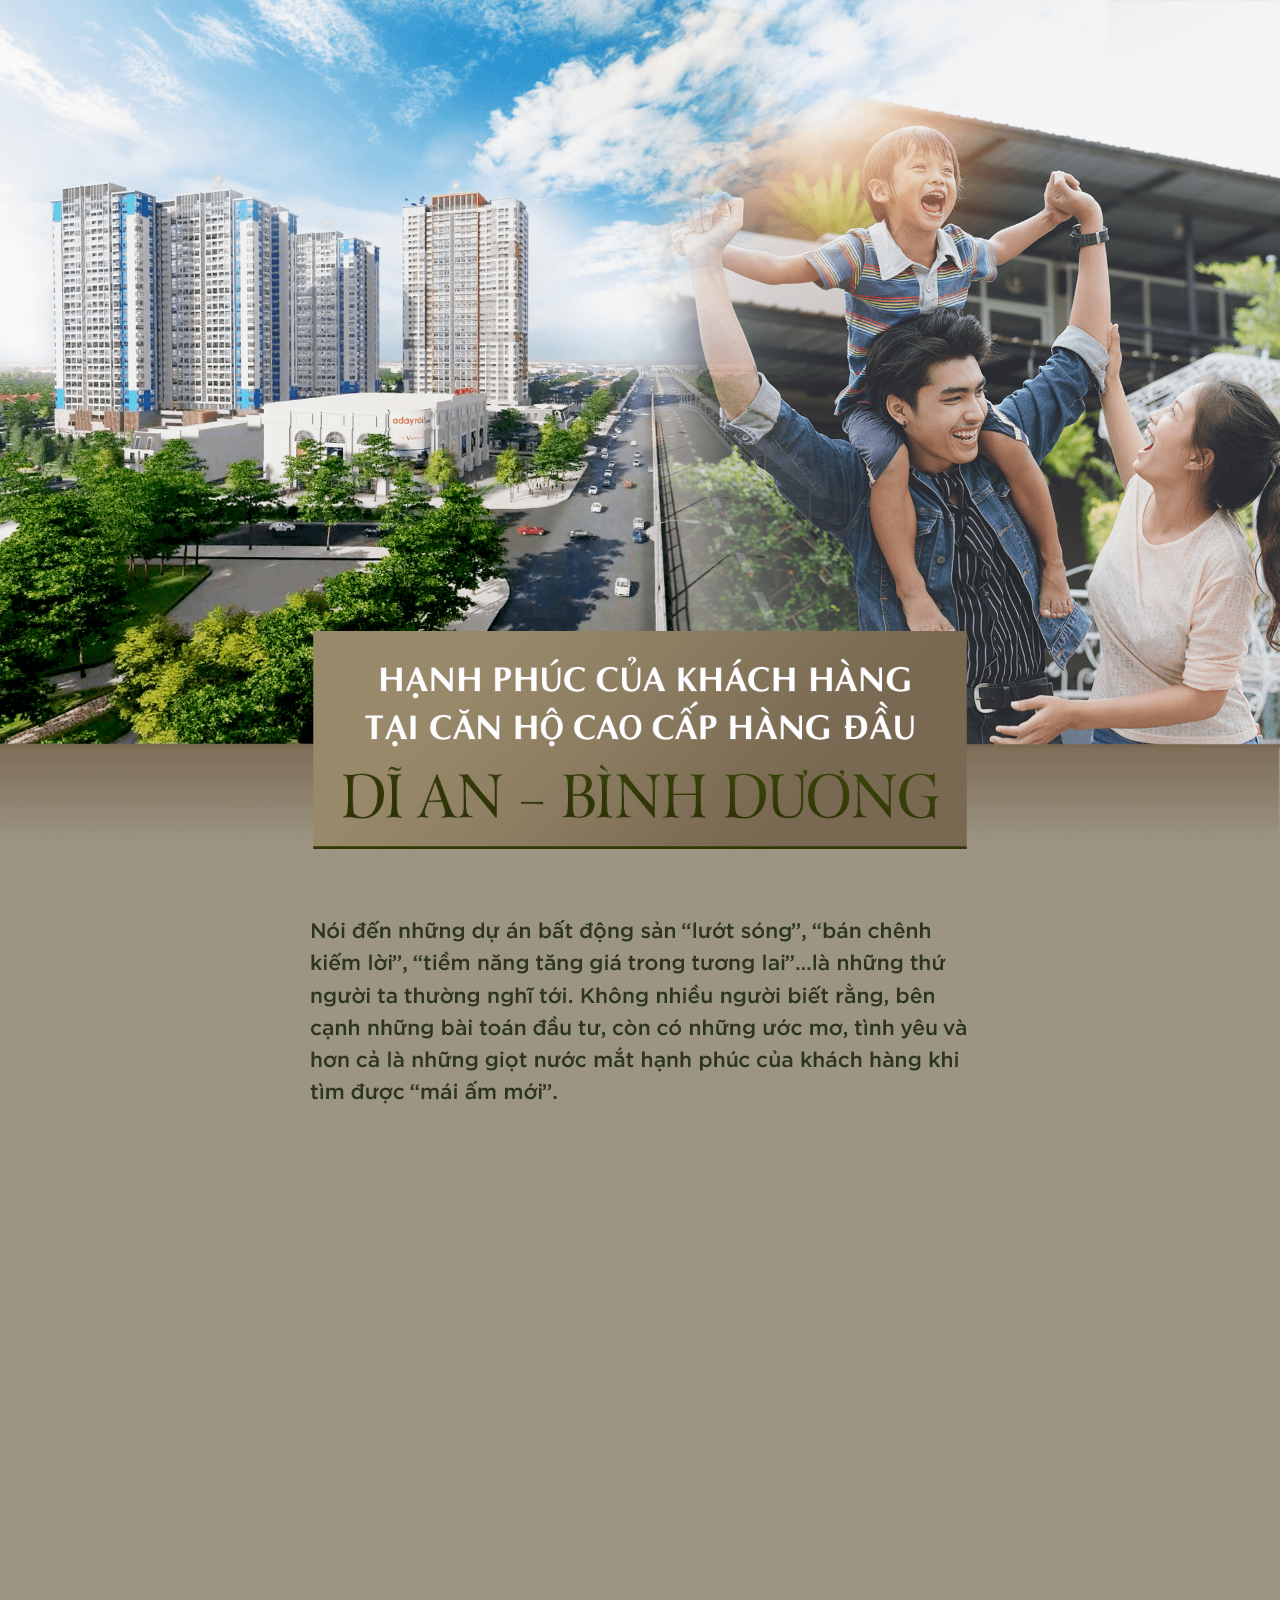
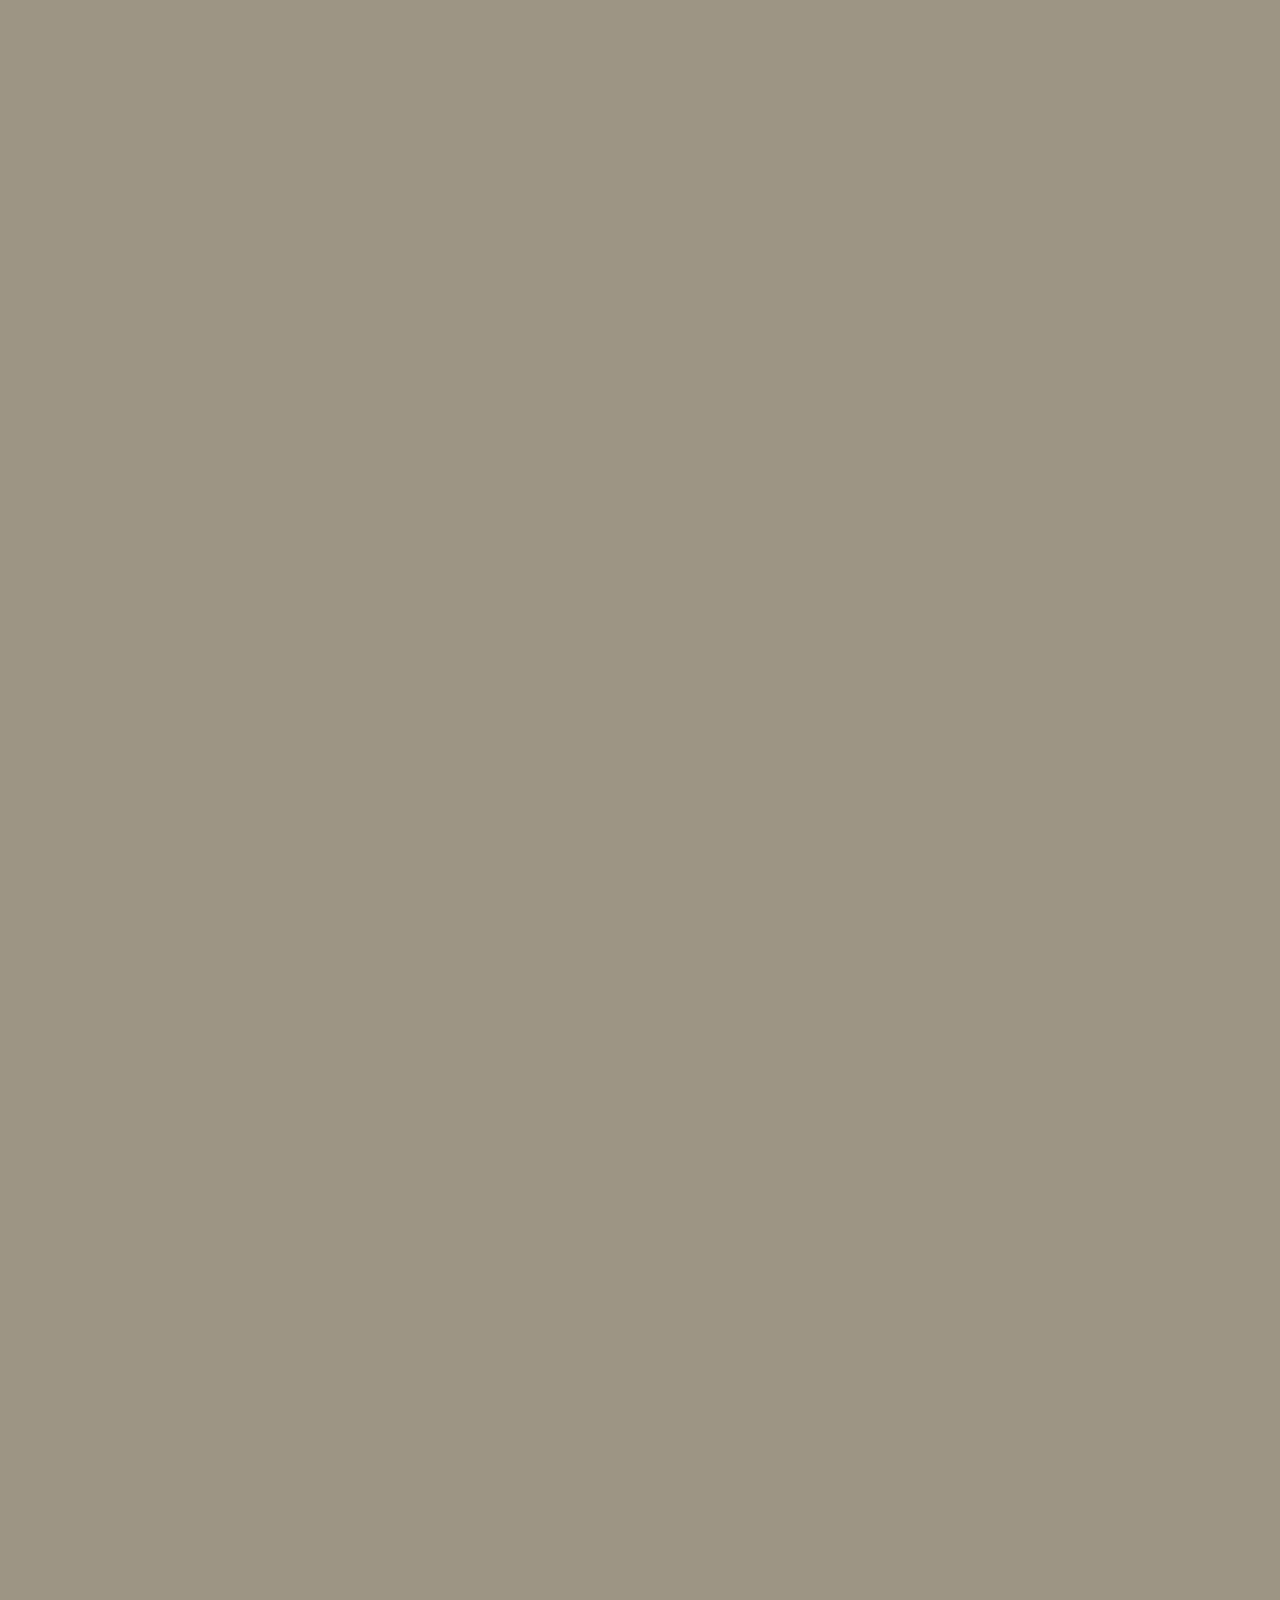
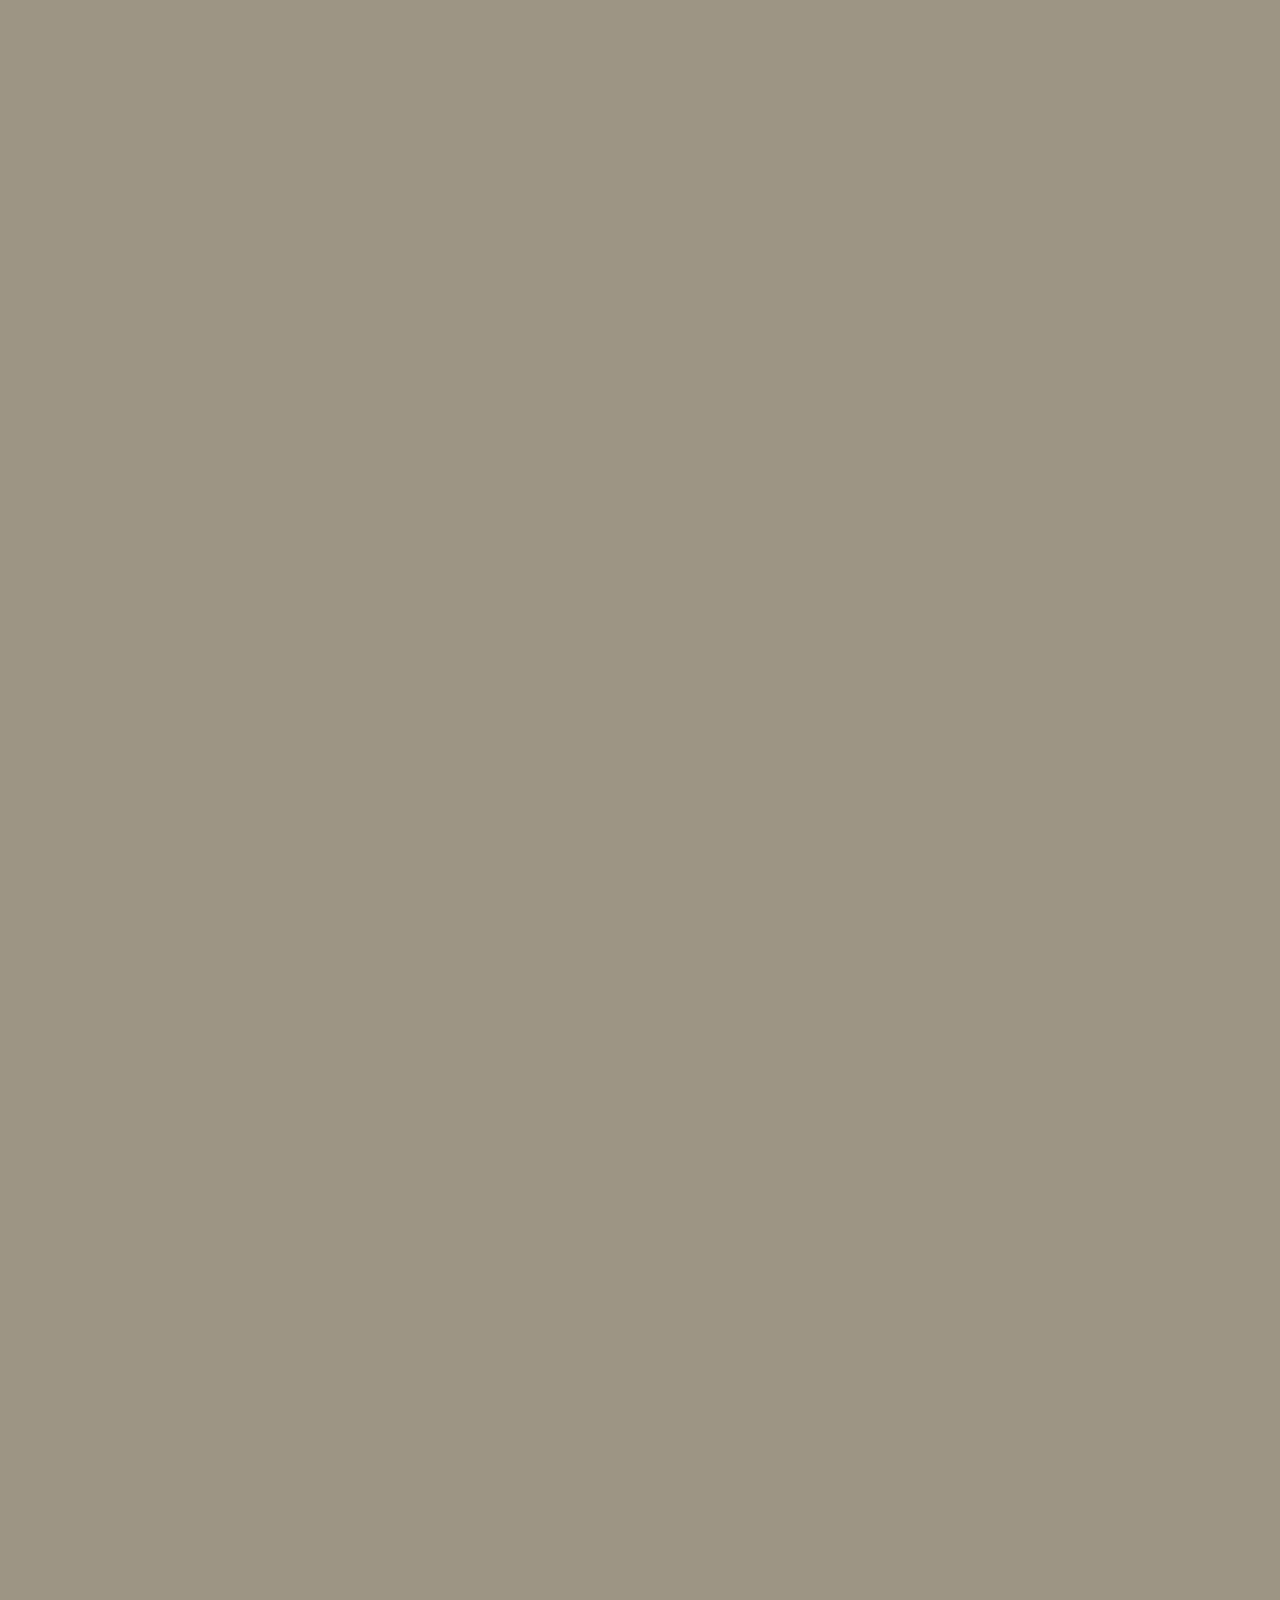
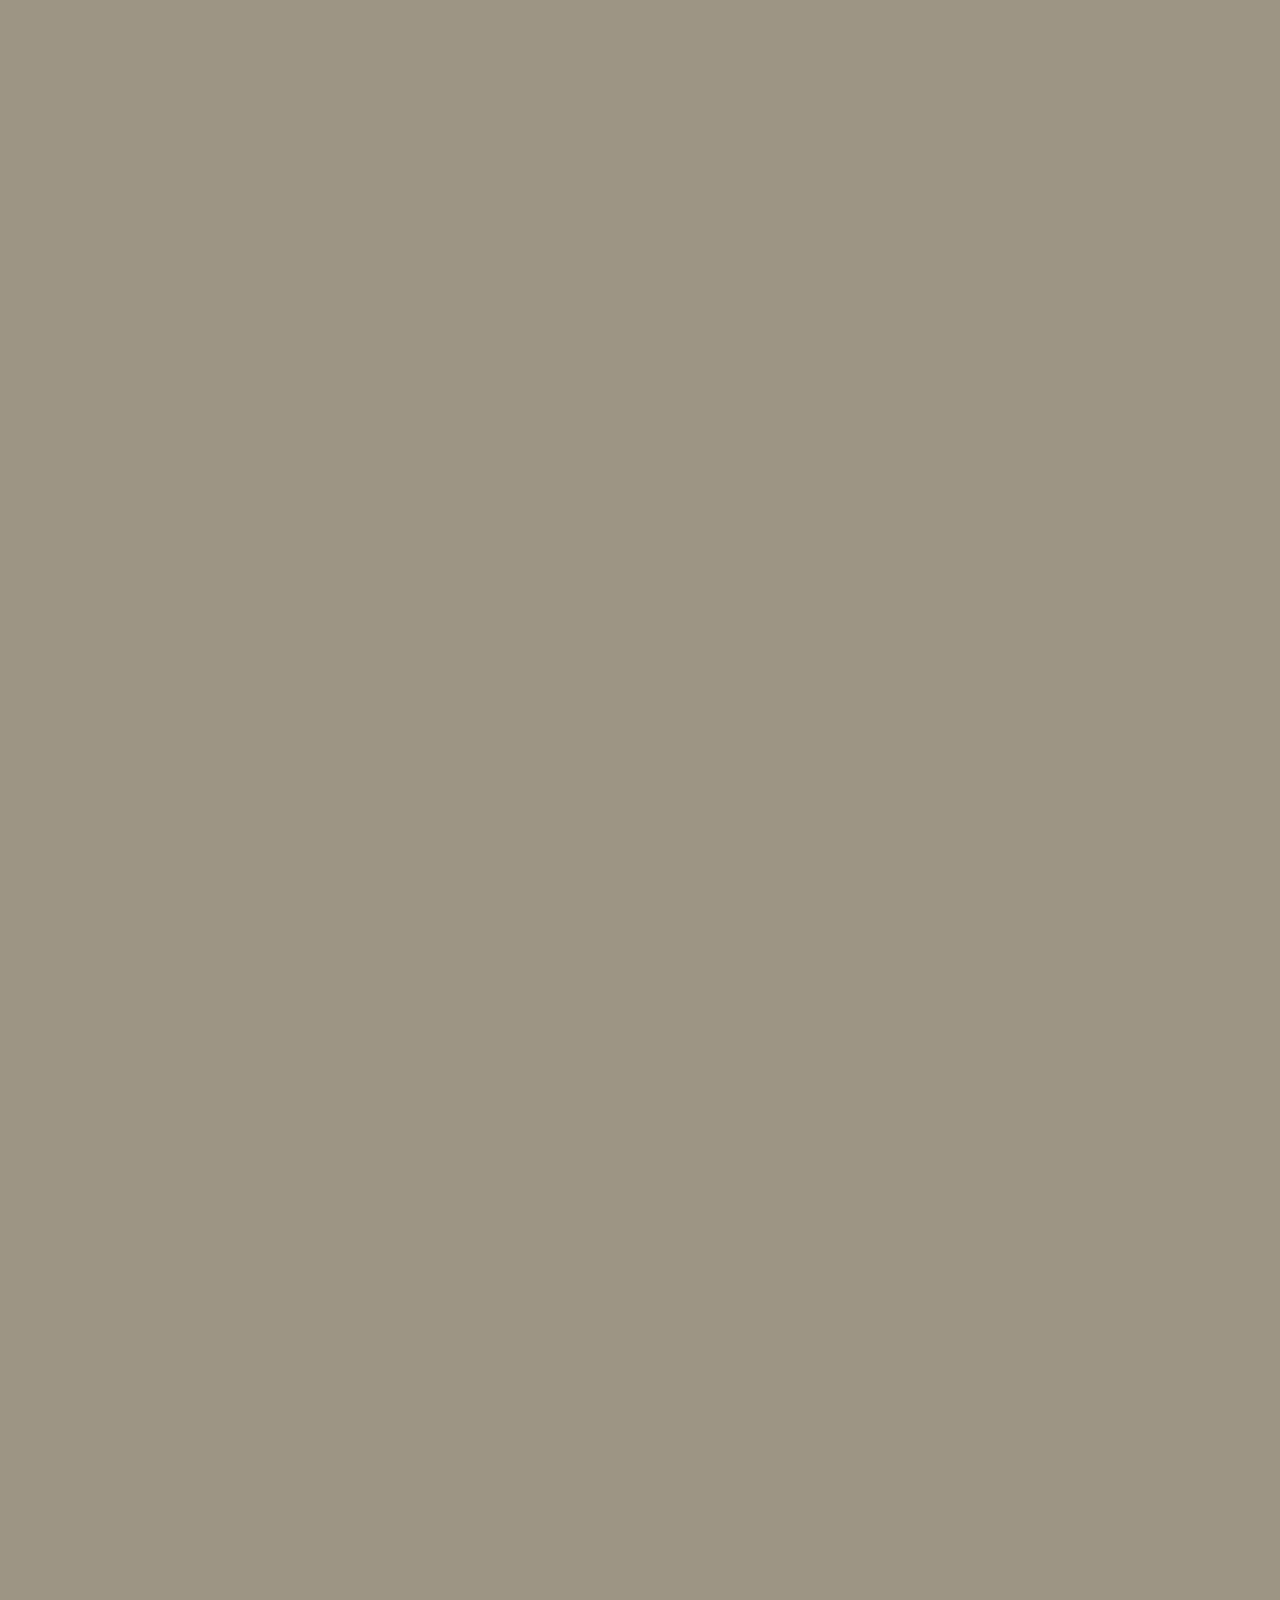
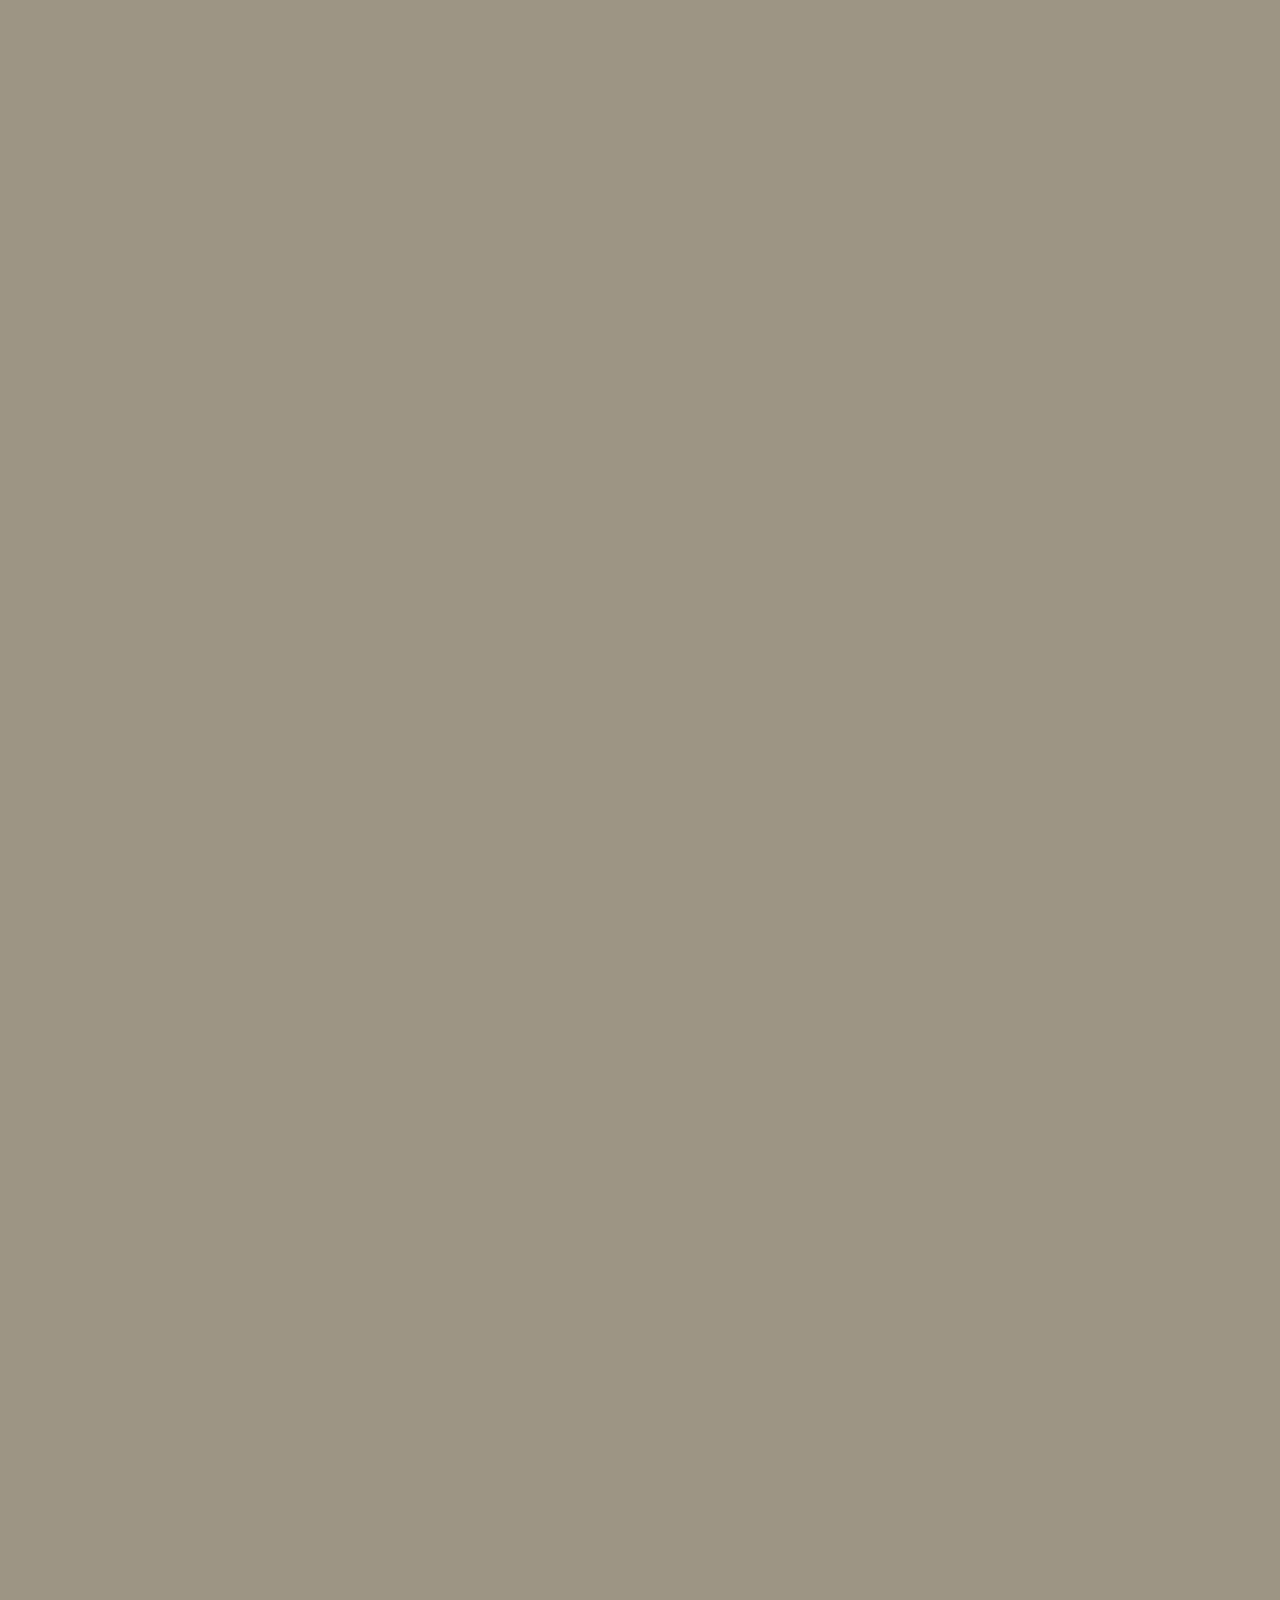
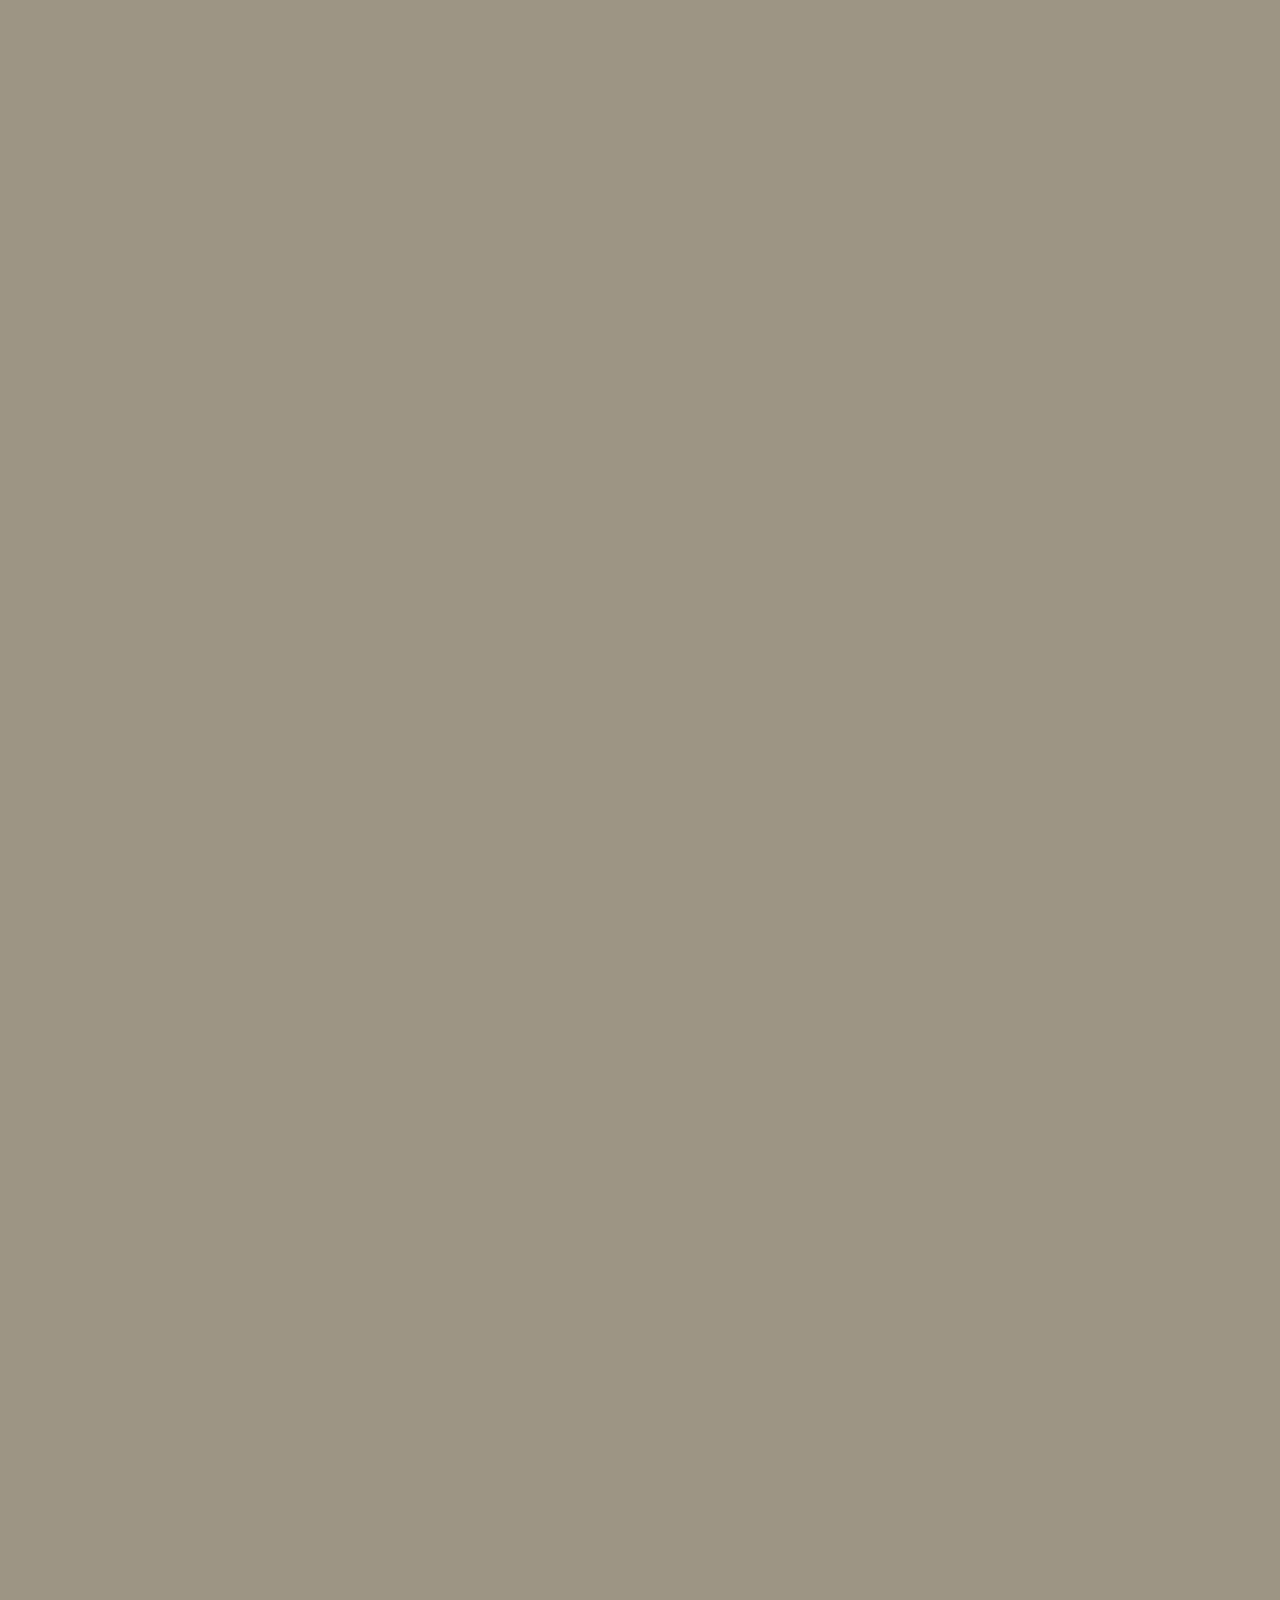
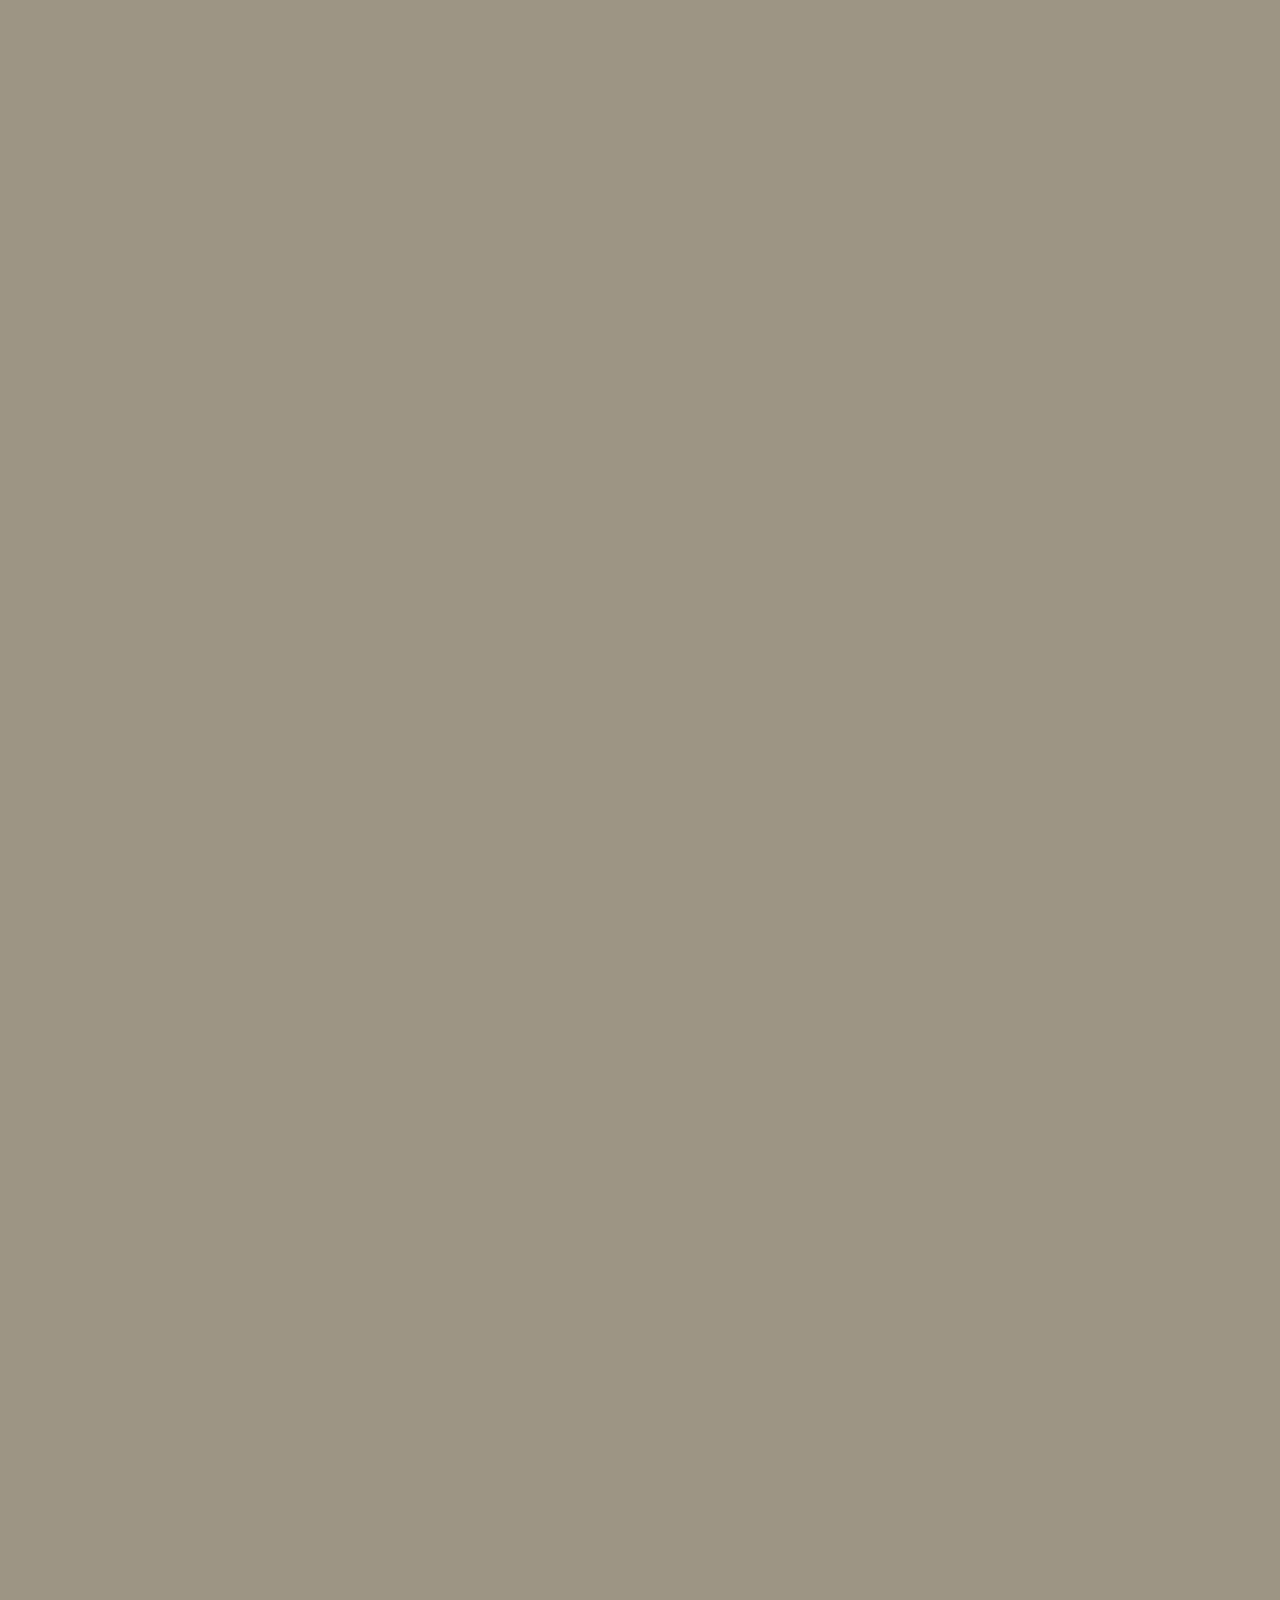
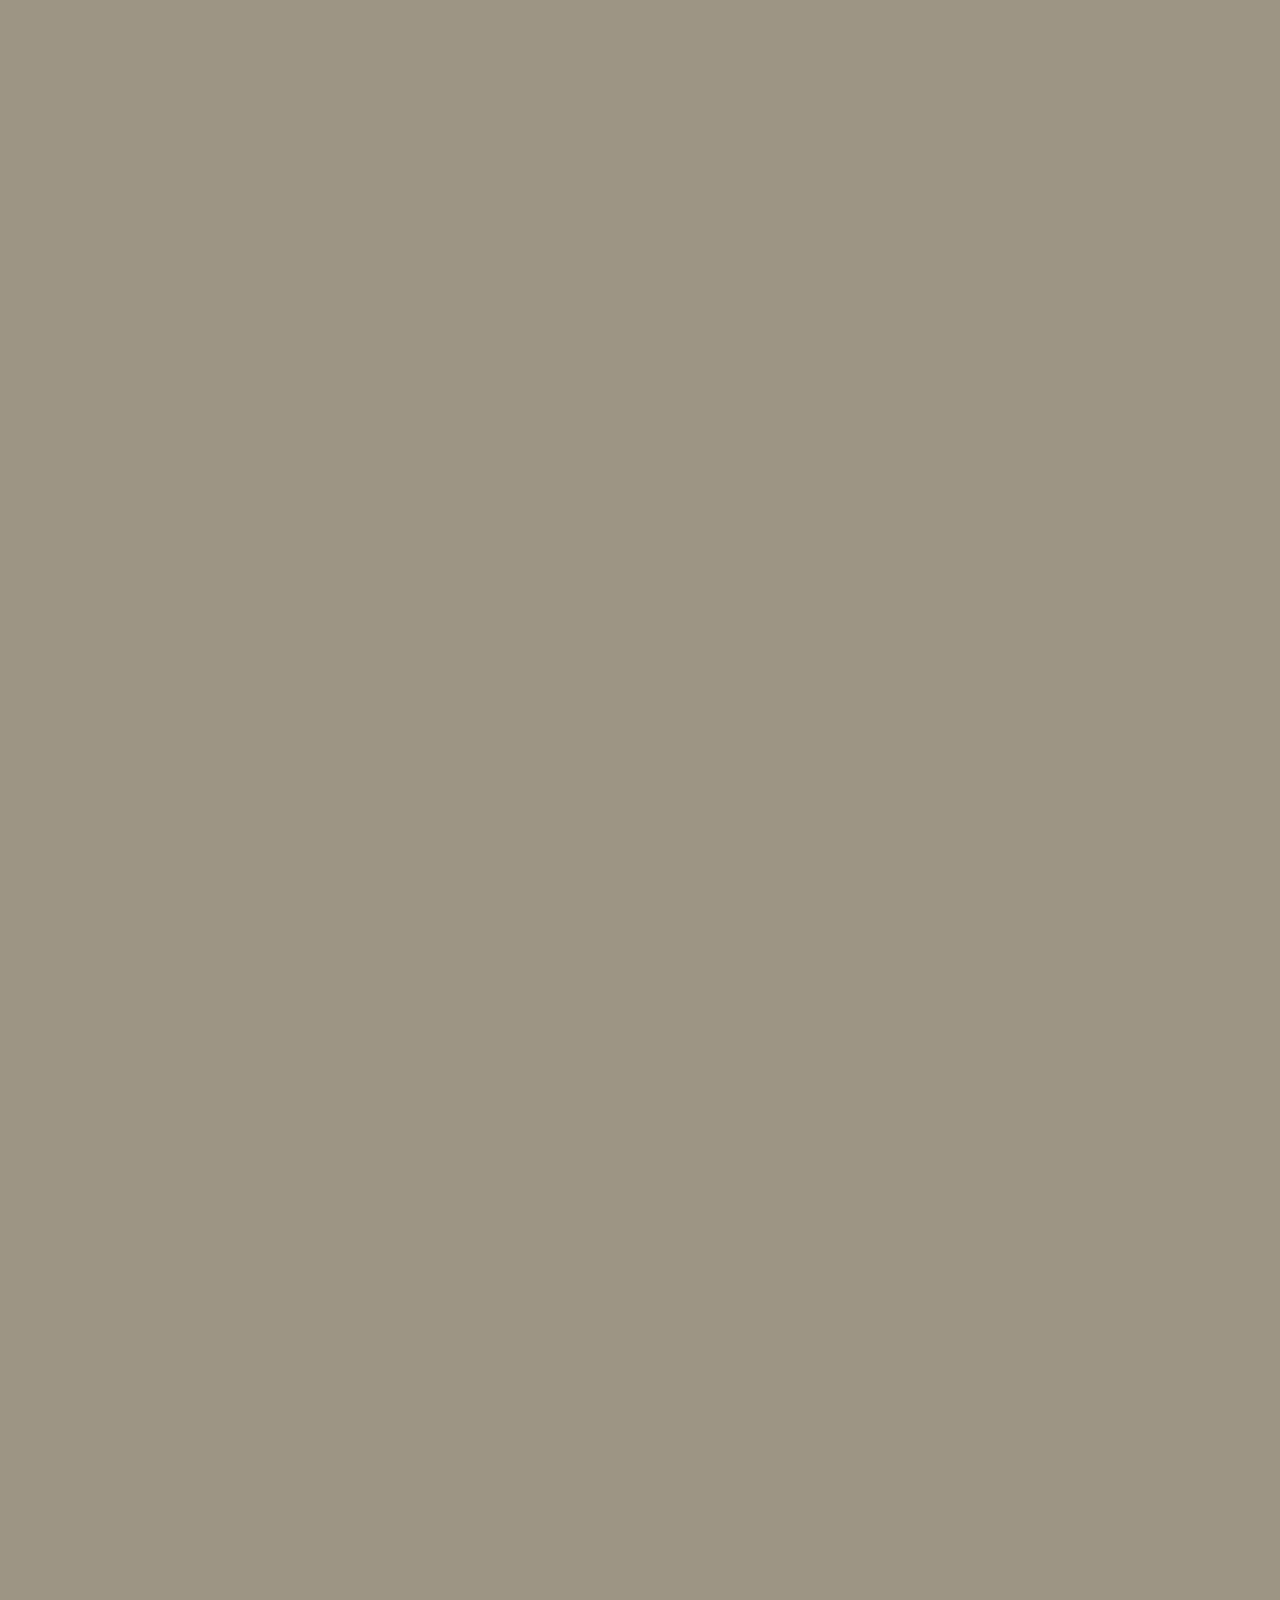
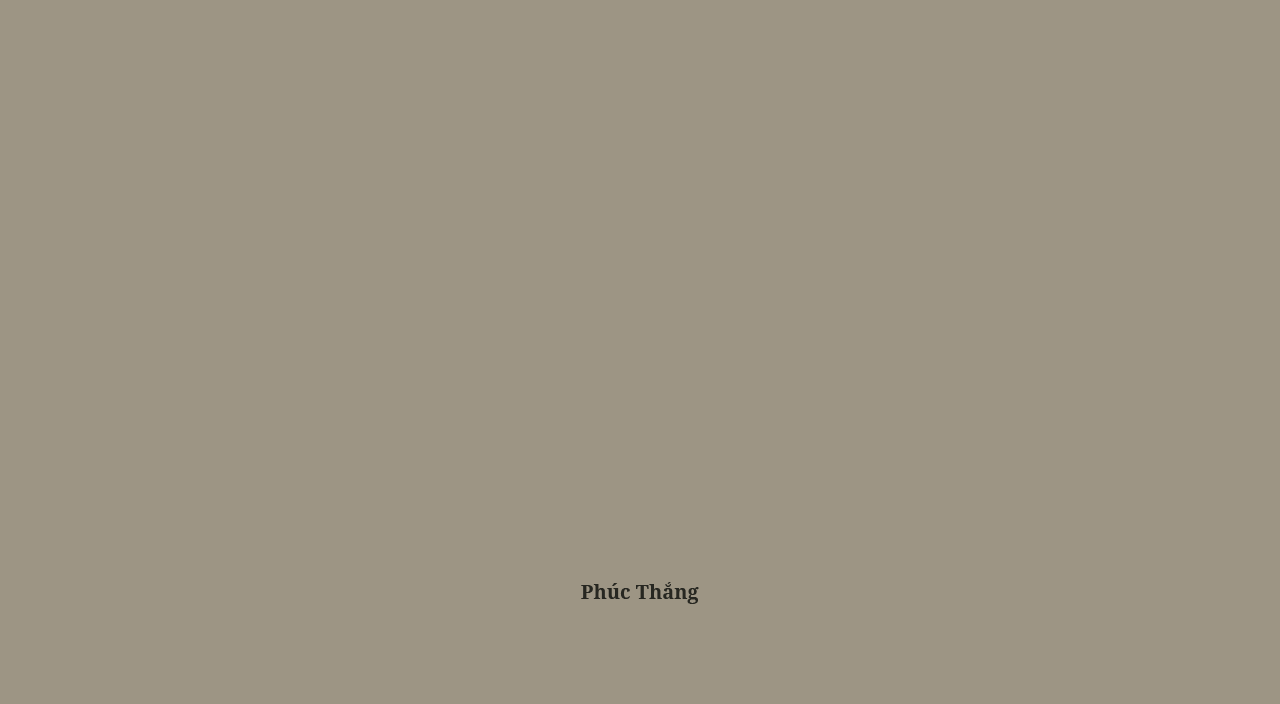
==== web/index.html @ 88fb3a2f "z" ====
<!DOCTYPE html>
<html lang="en">
<head>
    <meta charset="UTF-8">
    <meta name="viewport" content="width=device-width, initial-scale=1.0">
    <meta http-equiv="X-UA-Compatible" content="ie=edge">
    <title>Hạnh phúc của khách hàng tại căn hộ cao cấp hàng đầu Dĩ An - Bình Dươngv</title>
    <link rel="stylesheet" href="css/reset.css">
    <link rel="stylesheet" href="css/fonts.css">
    <link rel="stylesheet" href="css/animate.css">
    <link rel="stylesheet" href="css/jquery.fancybox.min.css">
    <link rel="stylesheet" href="css/style.css">
    <script src="js/jquery-3.3.1.min.js"></script>
    <script src="js/wow.min.js"></script>
    <script src="js/jquery.fancybox.min.js"></script>
    <script>
        $(document).ready(function() {
            new WOW().init();

            $('[data-fancybox="images"]').fancybox({
                protect: true
            })
        })
    </script>
</head>
<body>
    <div class="emag-wrapper">
        <div class="emag-cover">
            <img src="images/cover.png" alt="">
        </div>

        <div class="emag-main">
            <div class="emag-sapo w660">
                <img src="images/sapo.png" alt="">
            </div>
            
            <div class="emag-content">
                <div class="w660 wow fadeInUp" data-wow-duration="1s">
                    <p>Charm City là dự án căn hộ hạng sang đầu tiên của Dĩ An. Bên cạnh hình ảnh lễ công bố đông nghẹt khách hàng, với những con số tính toán đầu tư, điều ấn tượng hơn cả khiến người ta không thể quên được là niềm hạnh phúc của khách hàng khi sở hữu được căn hộ tại dự án này.</p>
                </div>

                <div class="emag-block w980">
                    <a href="images/img-1.jpg" class="emag-imageblock mb30 wow fadeInUp" data-wow-duration="1s" data-fancybox="images">
                        <img src="images/img-1.jpg" alt="">
                    </a>

                    <div class="w660 wow fadeInUp" data-wow-duration="1s">
                        <p>Lễ công bố dự án đợt 1 diễn ra vào ngày 21/7, nhiều người ấn tượng với anh Nam trúng giải nhất trong phần bốc thăm may mắn. Khi bước lên sân khấu, anh bế cậu con trai nhỏ, anh xúc động mà không nói nên lời.</p>
                    </div>

                    <a href="images/img-2.jpg" class="emag-imageblock mb10 wow fadeInUp" data-wow-duration="1s" data-fancybox="images">
                        <img src="images/img-2.jpg" alt="">
                    </a>

                    <div class="emag-image2column wow fadeInUp" data-wow-duration="1s">
                        <a href="images/img-3.jpg" class="emag-imageblock" data-fancybox="images">
                            <img src="images/img-3.jpg" alt="">
                        </a>

                        <a href="images/img-4.jpg" class="emag-imageblock" data-fancybox="images">
                            <img src="images/img-4.jpg" alt="">
                        </a>
                    </div>

                    <div class="w660 wow fadeInUp" data-wow-duration="1s">
                        <p>Cách đây 3 năm, anh là một trong những kỹ sư tham gia xây dựng tòa nhà Landmark 81 - Tòa nhà cao nhất tại Việt Nam. Vào giao thừa năm 2018, đưa con trai tới đây xem pháo hoa, anh đã tự hào nói với con trai “đây là toà nhà mà ba đã góp công xây dựng”. Từ đó, trong bất cứ cuộc nói chuyện nào, cháu cũng đều khoe “ba con xây lên tòa nhà cao, trong toà nhà đó có đủ mọi thứ, có siêu thị, có rạp phim, có khu vui chơi, có công viên và cả mấy cái hồ bơi rộng lắm. Sắp tới, ba con cũng sẽ xây cho con một ngôi nhà như vậy”.</p>

                        <p>Tới tháng 7 năm nay, ước mơ của anh đã thành sự thực, anh đã đủ tiền để mua căn hộ Charm City tại Dĩ An. Không lâu nữa, con trai anh sẽ được sống trong khu căn hộ mà nó hằng mơ ước. Sống ở đó, con trai anh không phải đợi đến cuối tuần mới được ba dẫn đi siêu thị, đi xem phim hay nhà hàng, mà cháu có thể đi bất cứ khi nào cháu muốn.</p>
                    </div>

                    <a href="images/img-5.jpg" class="emag-imageblock mb30 wow fadeInUp" data-wow-duration="1s" data-fancybox="images">
                        <img src="images/img-5.jpg" alt="">
                    </a>

                    <div class="w660 wow fadeInUp" data-wow-duration="1s">
                        <p>Ở đây, anh có thể an tâm để con trai vui chơi tại công viên, tại khu TiniWorld, hay hồ bơi xanh mát như trong Vinhomes Central Park. Anh còn nhớ, tháng trước chút nữa thì cháu bị tai nạn giao thông vì chơi đá bóng với các bạn trong con hẻm đầy xe qua lại. Vì lo lắng nên anh bắt cháu phải ở trong nhà cho an toàn, ở Dĩ An hiện tại đang thiếu công viên xanh mát và những khu vui chơi cho trẻ em, đường phố thì đầy khói bụi và xe container nên rất nguy hiểm, anh Nam chia sẻ.</p>
                    </div>
                </div>

                <a href="images/img-6.jpg" class="emag-imageblock mb30 wow fadeInUp" data-wow-duration="1s" data-fancybox="images">
                    <img src="images/img-6.jpg" alt="">
                </a>

                <div class="emag-block w980">
                    <div class="w660 wow fadeInUp" data-wow-duration="1s">
                        <p>Nếu như anh Nam chọn Charm City cho con trai có môi trường tốt để phát triển toàn diện, thì với anh Phong căn hộ này là món quà anh tặng vợ. Anh Phong chia sẻ, hai vợ chồng đều làm việc văn phòng, nhìn vợ sáng nào cũng phải dậy sớm, tất bật cho con ăn rồi chở con đi học, chiều về lại vừa đón con vừa phải tranh thủ chen chúc trong chợ mua đồ ăn. Anh thương vợ nhưng lịch đi công tác liên tục, nên anh cũng không giúp gì được cho vợ nhiều. Mỗi lần lên Tp.HCM, vào mấy khu Vinhomes, Cityland vợ anh rất thích vì ở đó cái gì cũng có, nên anh mong ở Dĩ An có một khu như vậy, để mua làm quà cho vợ con ở thoải mái hơn.</p>
                    </div>

                    <a href="images/img-7.jpg" class="emag-imageblock mb30 wow fadeInUp" data-wow-duration="1s" data-fancybox="images">
                        <img src="images/img-7.jpg" alt="">
                    </a>

                    <div class="w660 wow fadeInUp" data-wow-duration="1s">
                        <p>Charm City được anh Nam chọn làm quà sinh nhật cho vợ, chị đã bật khóc vì bất ngờ và hạnh phúc. Từ giờ, chị sẽ có nhiều thời gian cho mình hơn, sáng chị có thể từ tốn ăn sáng, rồi dắt con đi học ngay trong khu nhà mình, chiều về chị cũng không cần phải chen chúc trong khu chợ chật chội để mua đồ ăn, mà có thể thong thả dạo Vincom cùng con và mua sắm. Cuối tuần, chị cũng chẳng phải chạy cả tiếng đồng hồ sang bên Thuận An đưa con đi chơi hay đi bơi, mọi thứ đã có ngay trong khu dân cư nhà chị.</p>

                        <p>Với người dân Dĩ An, hơn cả một căn hộ, Charm City là món quà yêu thương mà họ dành tặng cho gia đình.</p>
                    </div>

                    <a href="images/img-8.jpg" class="emag-imageblock w660 mb30 wow fadeInUp" data-wow-duration="1s" data-fancybox="images">
                        <img src="images/img-8.jpg" alt="">
                    </a>

                    <div class="w660 wow fadeInUp" data-wow-duration="1s">
                        <p>Trong một dịp chia sẻ với phóng viên gần đây, ông Nguyễn Anh Tiến – Phó chủ tịch Hội đồng thành viên DCT Group từng cho biết, với những tiện ích cao cấp của Charm City, chúng tôi hoàn toàn có thể bán với giá cao hơn tương đồng với mức giá của các dự án cùng đẳng cấp tại Bình Dương. Nhưng chúng tôi biết rằng, Charm City gắn với ước mơ, niềm hạnh phúc, sự đổi thay cuộc sống của nhiều người, nhiều gia đình. Vì vậy, khi giá càng cao, thì niềm hạnh phúc, ước mơ về một cuộc sống mới đổi thay càng xa vời với càng nhiều người. Vì vậy, chúng tôi chấp nhận đưa ra một mức giá bán tương đồng với nhiều dự án tầm trung tại khu vực. Với mức giá này, sẽ có nhiều em nhỏ hạnh phúc hơn, nhiều người phụ nữ hạnh phúc hơn, và nhiều người chủ gia đình sẽ thực hiện được ước mơ mang đến cuộc sống mới hạnh phúc cho gia đình hơn.</p>
                    </div>

                    <a href="images/img-9.jpg" class="emag-imageblock mb10 wow fadeInUp" data-wow-duration="1s" data-fancybox="images">
                        <img src="images/img-9.jpg" alt="">
                    </a>

                    <div class="emag-image2column mb30 wow fadeInUp" data-wow-duration="1s">
                        <a href="images/img-10.jpg" class="emag-imageblock" data-fancybox="images">
                            <img src="images/img-10.jpg" alt="">
                        </a>

                        <a href="images/img-11.jpg" class="emag-imageblock" data-fancybox="images">
                            <img src="images/img-11.jpg" alt="">
                        </a>
                    </div>

                    <div class="w660 wow fadeInUp" data-wow-duration="1s">
                        <p>Ông Tiến cũng chia sẻ, là một dự án hạng sang, nhiều người sẽ nghĩ chỉ người có điều kiện hoặc các chuyên gia nước ngoài tại Bình Dương mới chạm được đến ước được sống trong Charm City. Nhưng trong hàng nghìn khách hàng sở hữu căn hộ tại dự án này, người ta vẫn có thể bắt gặp những người dân nhập cư vào Bình Dương lập nghiệp. Tích luỹ vốn một phần, một phần chủ đầu tư hỗ trợ vay ngân hàng, họ vẫn có thể tiếp cận được với một cuộc sống trong mơ, tưởng chừng chỉ có thể dành cho giới nhà giàu.</p>

                        <p>Anh Mạnh, chủ một cửa hàng phở tại quận 9, đã vào Tp.HCM 6 năm để tìm sinh kế mới. Tới giờ dù mới tích lũy được 600 triệu, anh vẫn mạnh dạn mua một căn hộ 2 phòng ngủ tại Charm City. Hai vợ chồng anh vào đây làm kinh tế mới, cùng cố gắng làm việc và xây dựng gia đình vì ước mơ về một mái ấm trọn vẹn hơn. Tất nhiên với 600 triệu, anh sẽ chẳng thể mua được một căn hộ như vợ chồng anh vẫn thấy trong mơ, nhưng với số tiền đó giấc mơ của anh chị sẽ thành hiện thực tại Charm City.</p>
                    </div>

                    <a href="images/img-12.jpg" class="emag-imageblock mb30 wow fadeInUp" data-wow-duration="1s" data-fancybox="images">
                        <img src="images/img-12.jpg" alt="">
                    </a>

                    <a href="images/img-13.jpg" class="emag-imageblock mb30 wow fadeInUp" data-wow-duration="1s" data-fancybox="images">
                        <img src="images/img-13.jpg" alt="">
                    </a>

                    <div class="w660 wow fadeInUp" data-wow-duration="1s">
                        <p>Không chỉ gắn với ước mơ, niềm hạnh phúc, dự án Charm City còn như một mảnh ghép để Dĩ An bừng sáng, xứng với danh xưng một thành phố công nghiệp, giáp với Tp.HCM.</p>

                        <p>Khi Charm City đi vào hoạt động, thị xã “Container” sẽ trở nên rực rỡ hơn với với những tòa chung cư cao cấp, những trung tâm thương mại đồ sộ, tòa tháp cao tầng hay những trung tâm tài chính, cùng những con phố mua sắm sầm uất về đêm.</p>
                    </div>

                    <a href="images/img-14.jpg" class="emag-imageblock mb30 wow fadeInUp" data-wow-duration="1s" data-fancybox="images">
                        <img src="images/img-14.jpg" alt="">
                    </a>

                    <div class="w660 wow fadeInUp" data-wow-duration="1s">
                        <p>Chị Phượng - khách hàng sở hữu 3 căn hộ tại Charm City tâm sự: mỗi lần bạn bè ở xa đến nhà chơi, hỏi Dĩ An có gì vui không, chị chỉ cười mà không biết nói thế nào vì vốn dĩ bao lâu nay thị xã này gắn liền với khu công nghiệp và những con đường đầy xe container. Ngày sở hữu Charm City chị hạnh phúc đến rơi nước mắt. Từ giờ nếu bạn bè chị hỏi Dĩ An có gì hay, chỉ sẽ trả lời đó là nhà chị - Charm City, đó là nơi góp phần tô điểm cho Dĩ An phồn hoa và sầm uất hơn.</p>
                    </div>

                    <div class="w980 wow fadeInUp" data-wow-duration="1s">
                        <video src="https://dlthanh.github.io/CharmCity_28082019/video.mp4" controls width="100%"></video>
                    </div>
                </div>

                <a href="images/img-15.jpg" class="emag-imageblock mb30 wow fadeInUp" data-wow-duration="1s" data-fancybox="images">
                    <img src="images/img-15.jpg" alt="">
                </a>
            </div>

            <div class="emag-content w980">
                <a href="images/img-16.jpg" class="emag-imageblock mb30 wow fadeInUp" data-wow-duration="1s" data-fancybox="images">
                    <img src="images/img-16.jpg" alt="">
                </a>

                <div class="w660 wow fadeInUp" data-wow-duration="1s">
                    <p>Ở đó có những toà nhà cao tầng rực rỡ, có khách sạn 4 sao lấp lánh ánh đèn, có Vincom đồ sộ và cả con phố đi bộ sầm uất và trên hết, đó là cuộc sống mà chị hằng mơ ước.</p>
                </div>

                <div class="emag-image2column mb10 wow fadeInUp" data-wow-duration="1s">
                    <a href="images/img-17.jpg" class="emag-imageblock" data-fancybox="images">
                        <img src="images/img-17.jpg" alt="">
                    </a>

                    <a href="images/img-18.jpg" class="emag-imageblock" data-fancybox="images">
                        <img src="images/img-18.jpg" alt="">
                    </a>
                </div>

                <a href="images/img-19.jpg" class="emag-imageblock mb30 wow fadeInUp" data-wow-duration="1s" data-fancybox="images">
                    <img src="images/img-19.jpg" alt="">
                </a>

                <div class="w660 wow fadeInUp" data-wow-duration="1s">
                    <p>Từ giờ, chỉ cần mở cửa ra, là cả trăm tiện ích trong mơ sẽ hiện diện ngay trước mặt chị. Trước kia, chị nghĩ rằng cuộc sống này chỉ hiện diện trong Vinhomes Central Park ở Tp.HCM hay Times City, Royal City ngoài Hà Nội. Chị không nghĩ rằng một ngày sẽ có một khu dân cư cao cấp, tiện nghi như vậy tại Dĩ An, ngay nơi chị sinh sống.”</p>
                </div>

                <div class="emag-credit">
                    <img src="images/credit.png" alt="">
                </div>
            </div>
        </div>
    </div>
</body>
</html>
---- web/css/fonts.css ----
@font-face {
    font-family: 'NotoSerif';
    src: url('../fonts/NotoSerif-Regular.ttf') format('truetype');
    font-weight: 400;
}
@font-face {
    font-family: 'NotoSerif';
    src: url('../fonts/NotoSerif-Italic.ttf') format('truetype');
    font-weight: 400;
    font-style: italic;
}
@font-face {
    font-family: 'NotoSerif';
    src: url('../fonts/NotoSerif-Bold.ttf') format('truetype');
    font-weight: 700;
}
@font-face {
    font-family: 'NotoSerif';
    src: url('../fonts/NotoSerif-BoldItalic.ttf') format('truetype');
    font-weight: 700;
    font-style: italic
}
@font-face {
    font-family: 'Gotham';
    src: url('../fonts/Gotham.ttf') format('truetype');
    font-weight: 400;
}
---- web/css/style.css ----
* {
    margin: 0;
    padding: 0;
    box-sizing: border-box;
    -moz-box-sizing: border-box;
    -webkit-box-sizing: border-box;
}

img {
    vertical-align: middle;
    width: 100%;
}

.w980 {
    width: 980px;
    margin: 0 auto;
}
.w660 {
    width: 660px;
    margin: 0 auto;
}
.w660x {
    width: 660px;
}
.mt15 {
    margin-top: 15px!important;
}
.mt30 {
    margin-top: 30px!important;
}
.mt45 {
    margin-top: 45px!important;
}
.mt-45 {
    margin-top: -45px!important;
}
.mt70 {
    margin-top: 70px!important;
}
.mb10 {
    margin-bottom: 10px!important;
}
.mb15 {
    margin-bottom: 15px!important;
}
.mb30 {
    margin-bottom: 30px!important;
}
.mb45 {
    margin-bottom: 45px!important;
}

.emag-wrapper {
    background-color: #9d9584;
    font-family: 'NotoSerif', sans-serif;
}
.emag-cover {
    margin-bottom: 100px;
}

.emag-sapo {
    margin: -30px auto 50px;
}

.emag-content p {
    font-size: 17px;
    line-height: 27px;
    color: #fff;
    margin-bottom: 30px;
}

.emag-imageblock {
    display: block;
    /* border: solid 1px #e8c89d; */
}

.emag-block {
    margin-top: 30px;
    padding-bottom: 30px;
    /* border-bottom: solid 1px #767676; */
}
.emag-block:last-child {
    border-bottom: none;
}
.emag-image-left,
.emag-image-right {
    margin-top: -7px;
}
.emag-image-left::after,
.emag-image-right::after {
    content: '';
    display: block;
    clear: both;    
}
.emag-image-left .emag-imageblock {
    width: 680px;
    margin-right: 30px;
    margin-top: 7px;
    float: left;
}
.emag-image-right .emag-imageblock {
    width: 680px;
    margin-left: 30px;
    margin-top: 7px;
    float: right;
}

.emag-title {
    max-width: 1920px;
    margin: 70px auto;
}

.emag-image2column {
    max-width: 1920px;
    margin: 0 auto;
    display: flex;
    justify-content: space-between;
    align-items: center;
}
.emag-image2column .emag-imageblock {
    width: calc((100% / 2) - 5px);
}
.emag-imageflex {
    display: flex;
    justify-content: space-between;
    align-items: center;
}
.emag-imageflex .emag-imageblock:first-child {
    width: 672px;
}
.emag-imageflex .emag-imageblock:last-child {
    width: 299px;
}

.emag-credit {
    font-style: italic;
    text-align: center;
    margin-top: 30px;
    padding-bottom: 100px;
}

.emag-main {
    background: url('../images/bg.png') no-repeat top 440px right;
    background-size: 5vw auto;
}
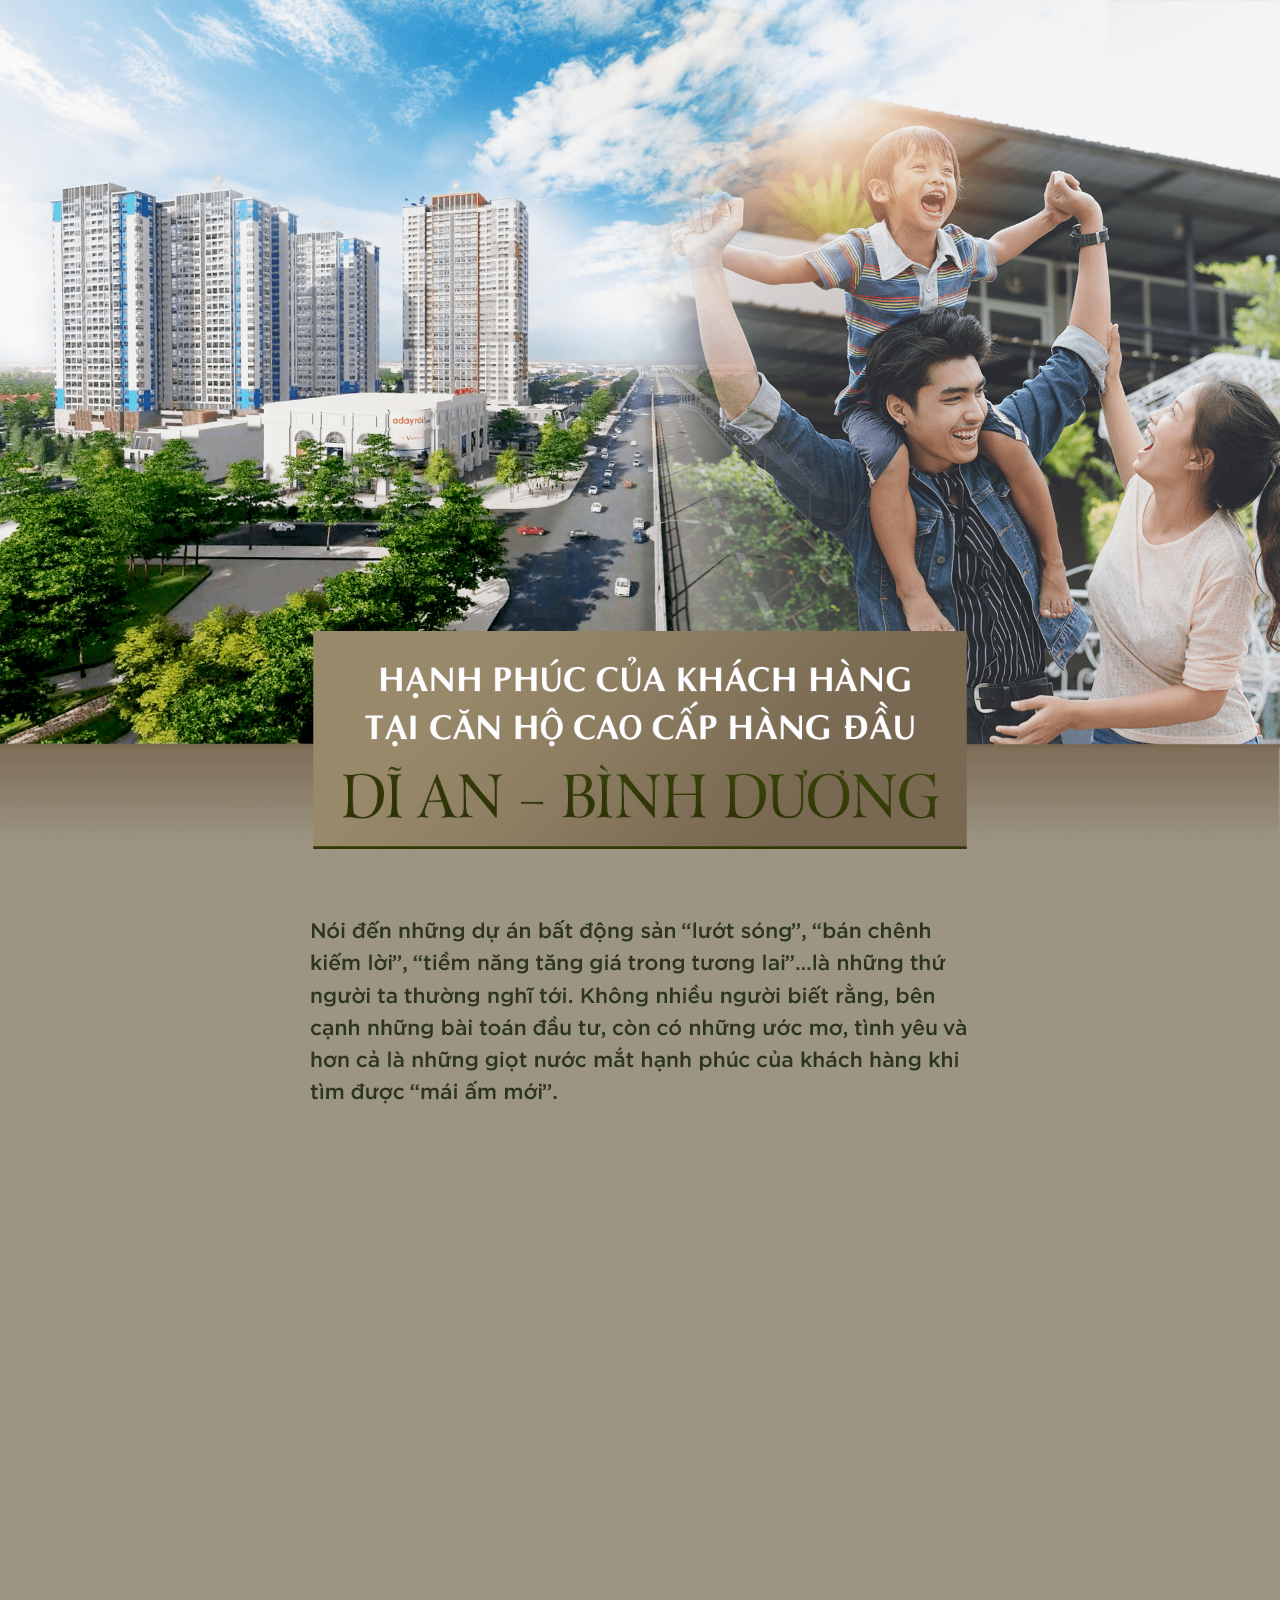
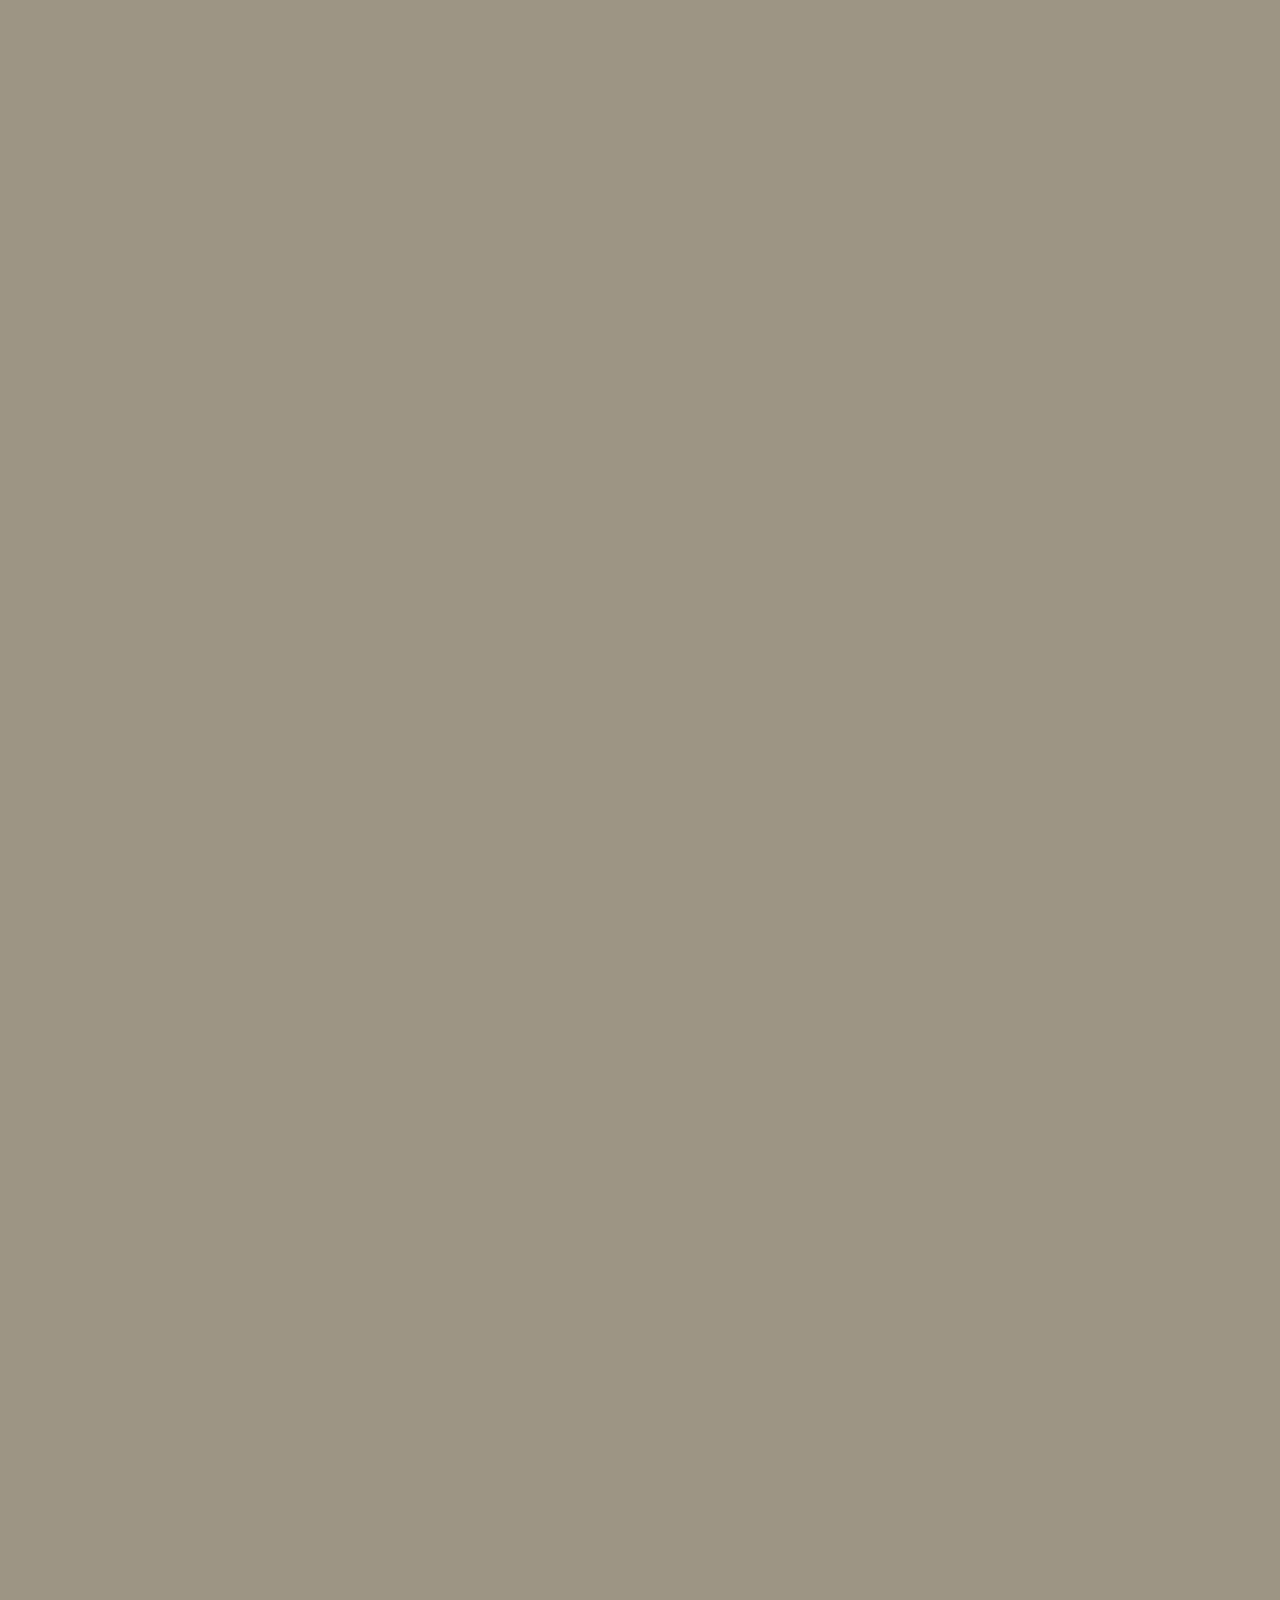
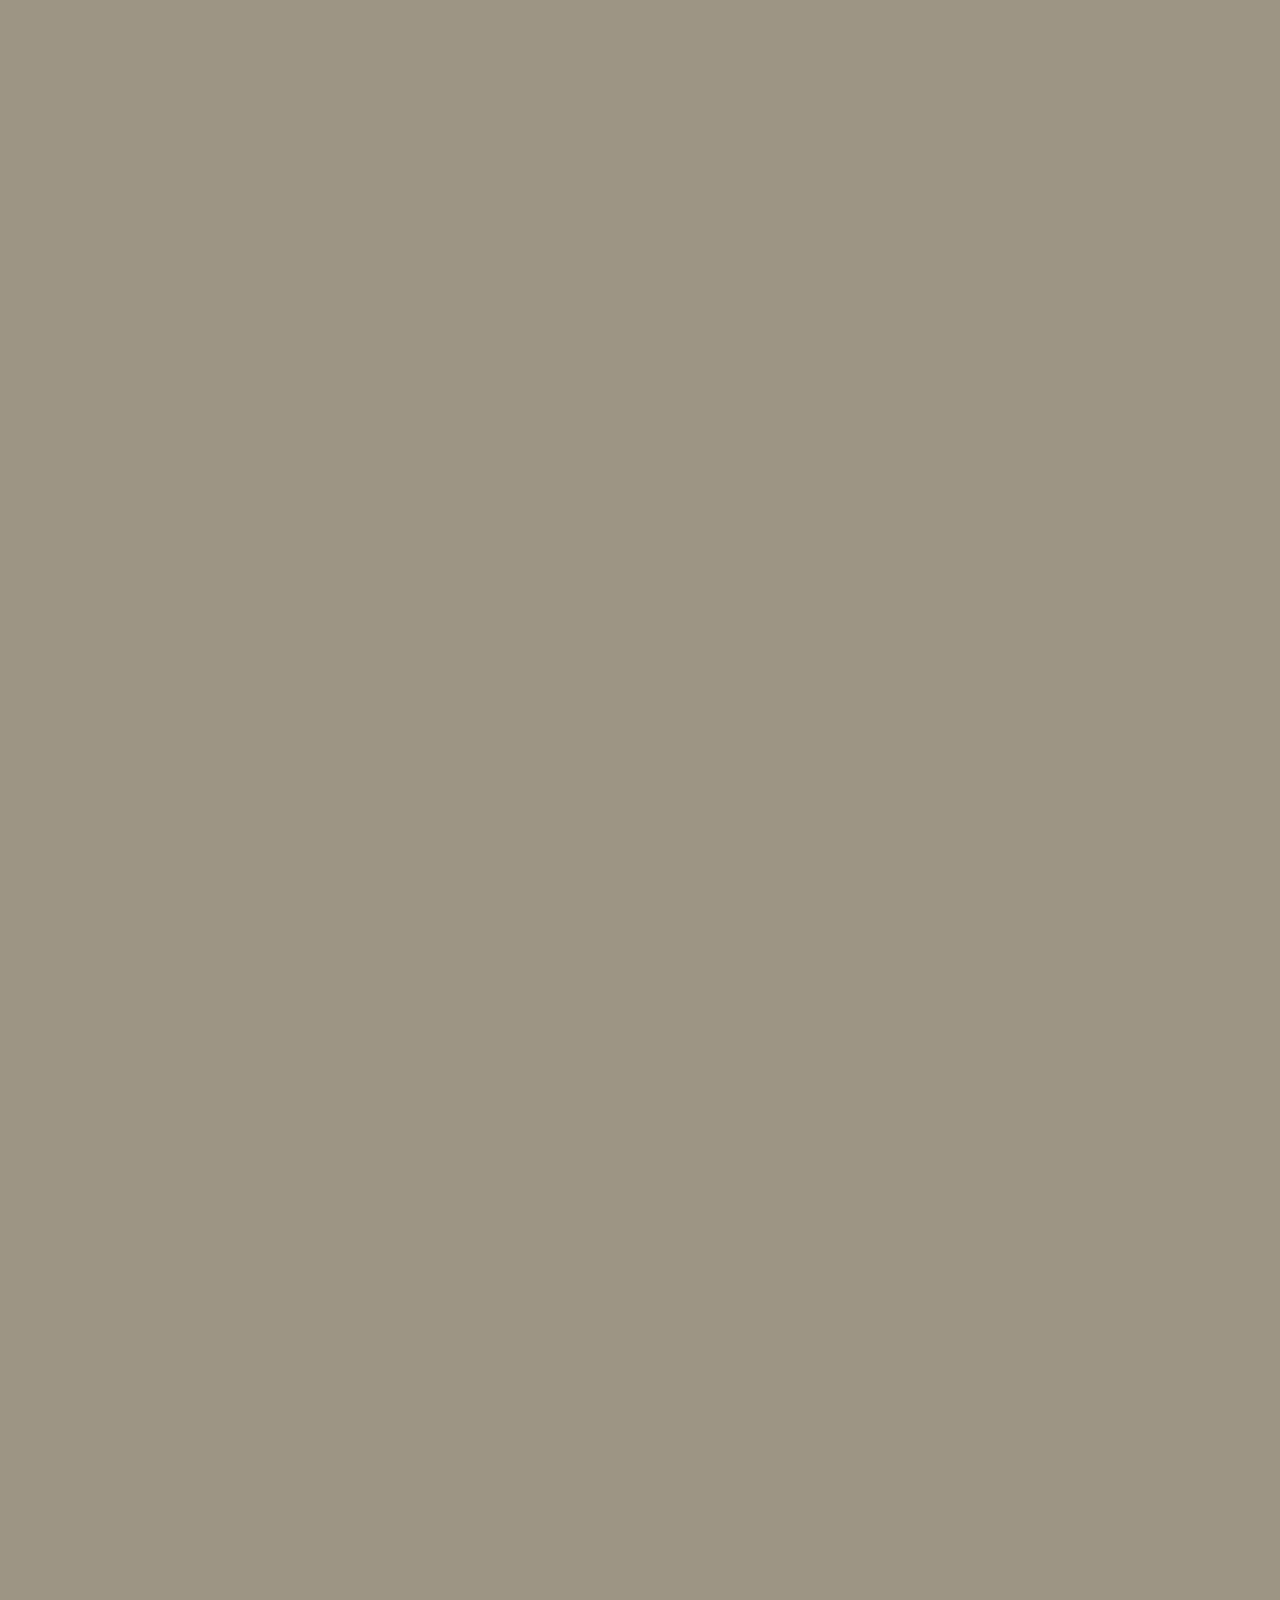
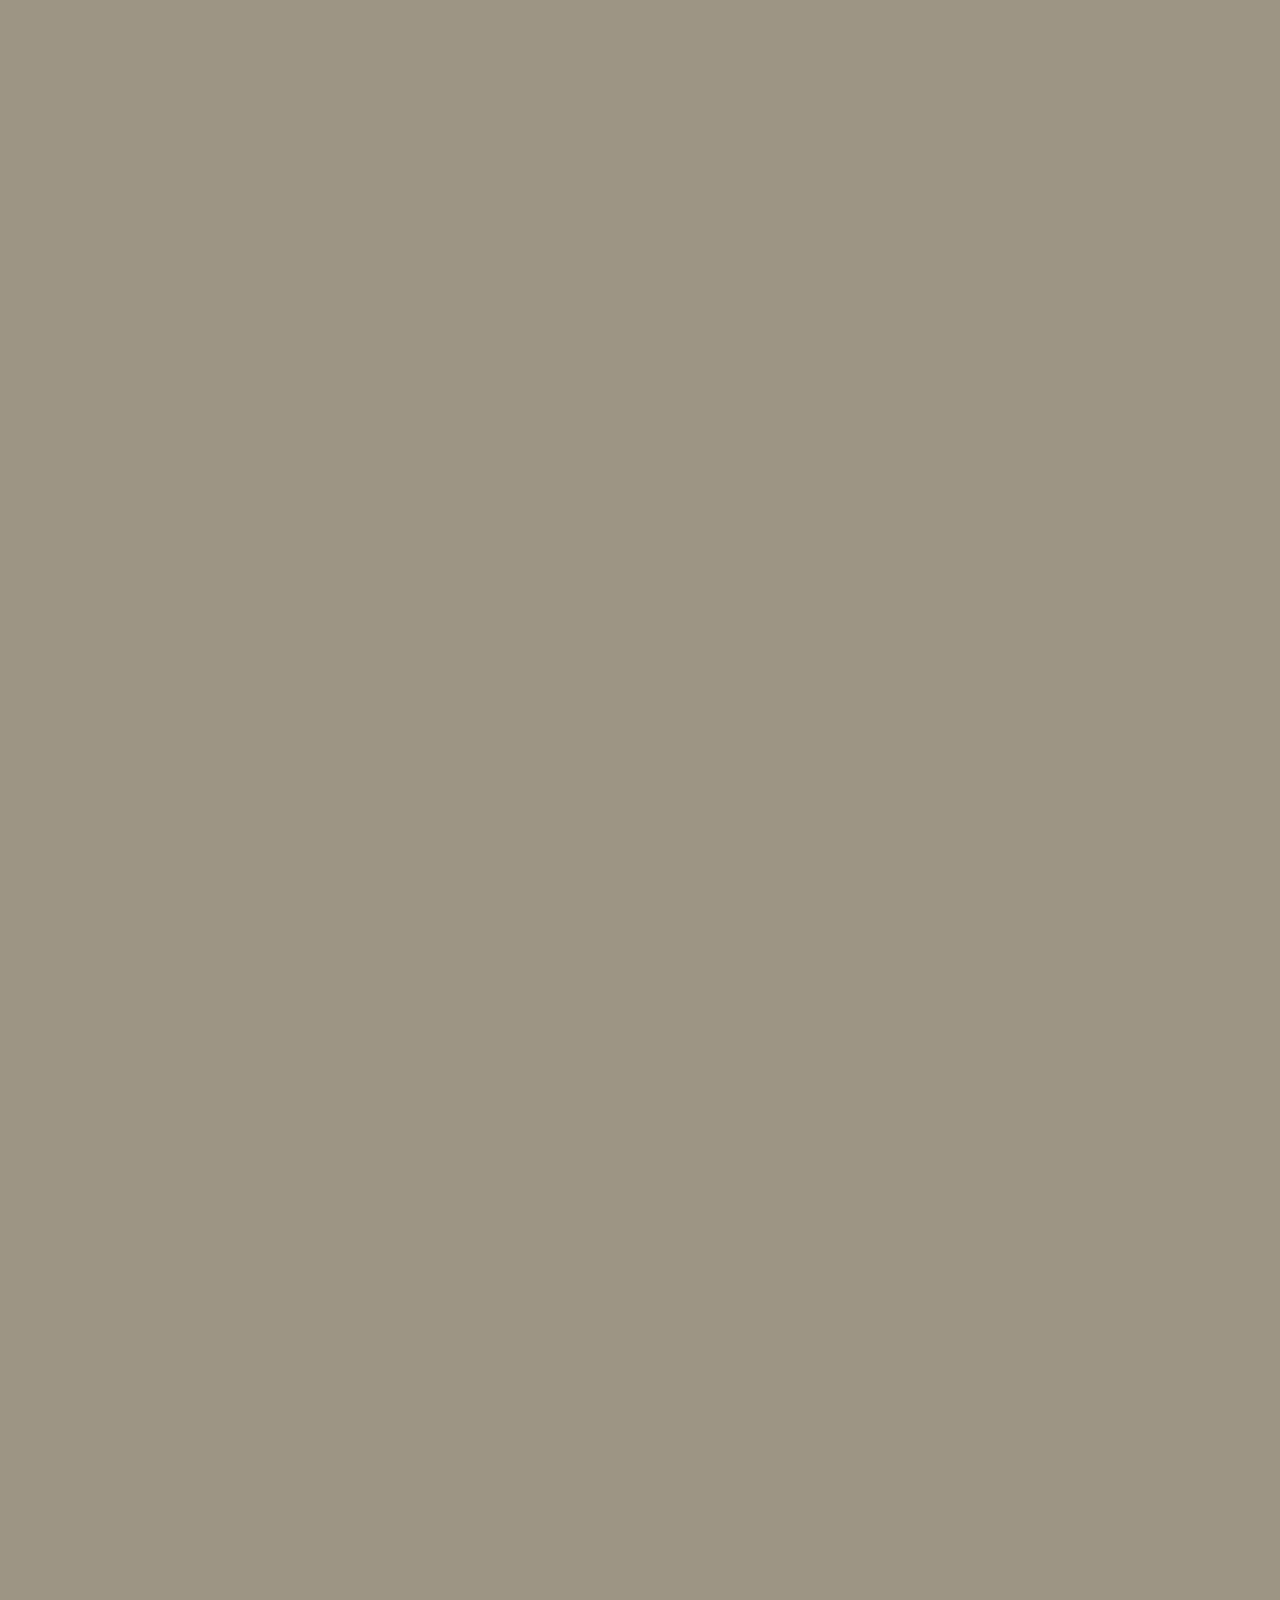
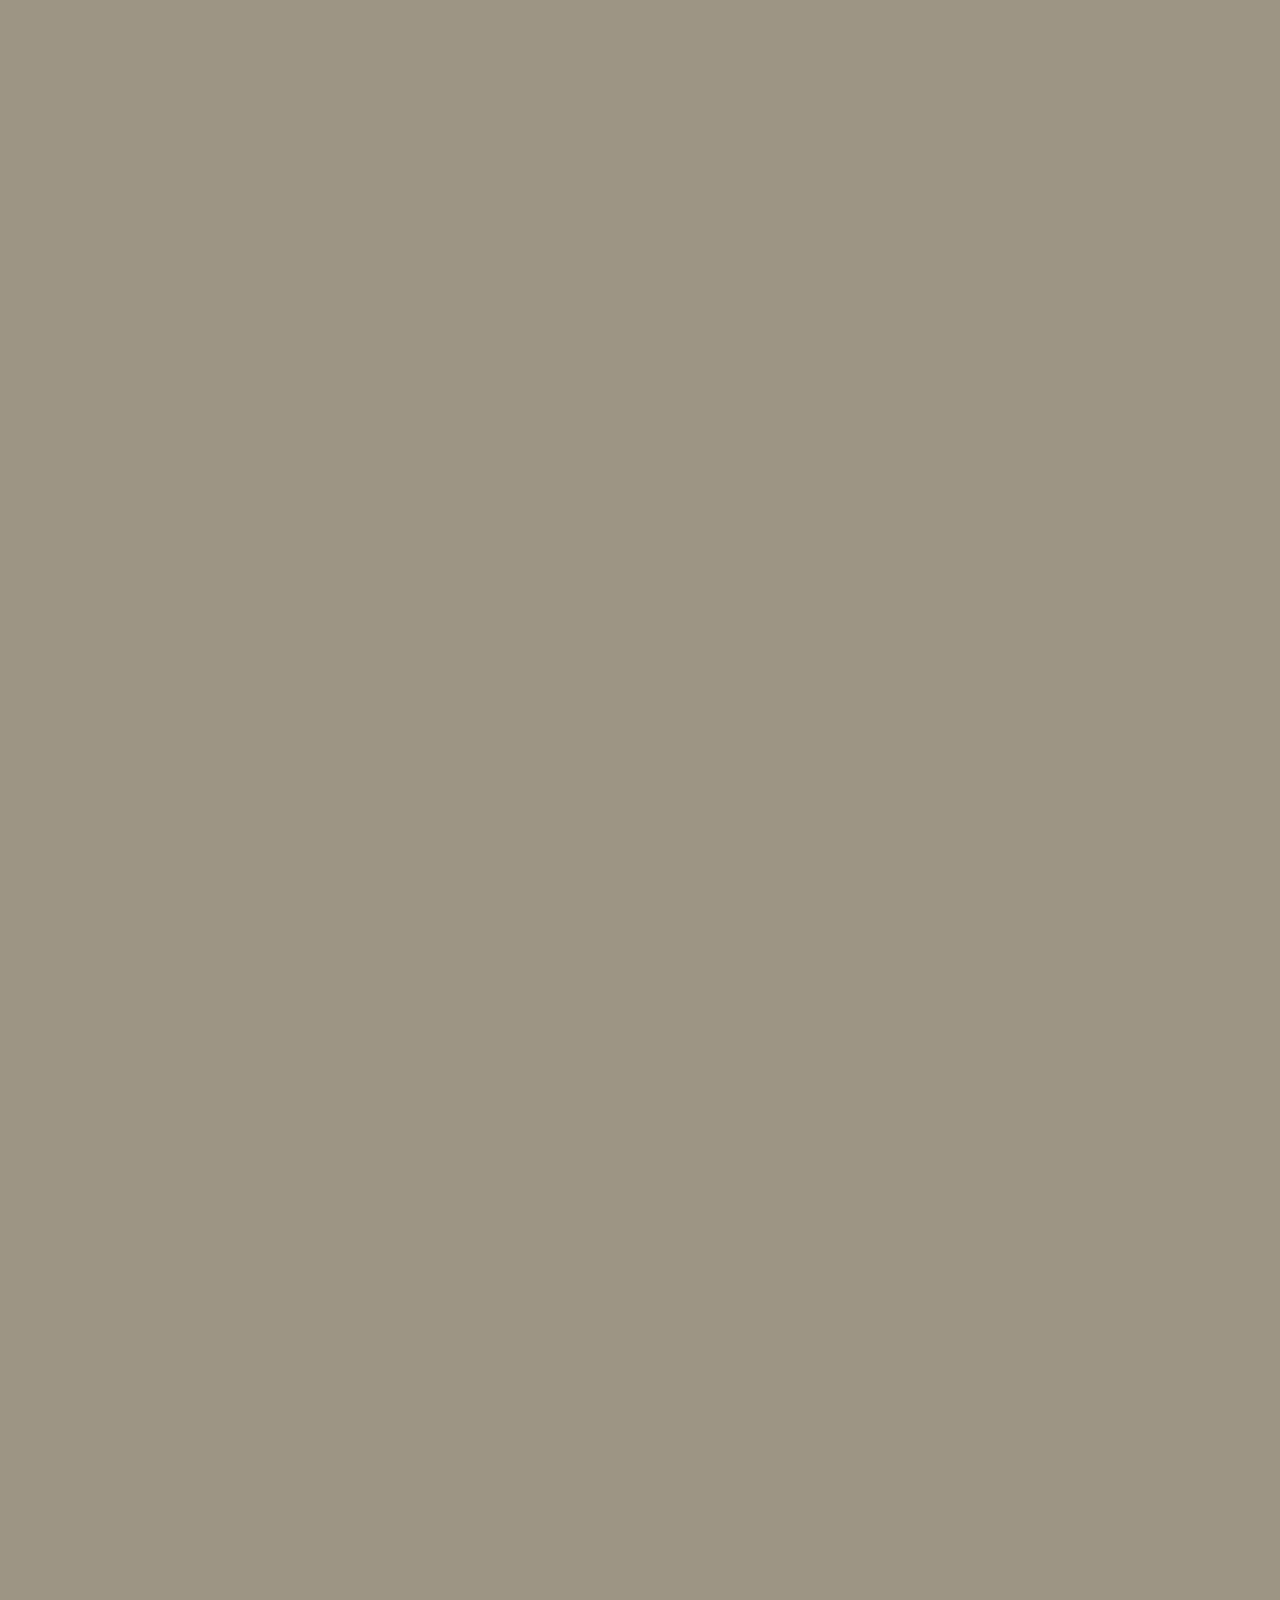
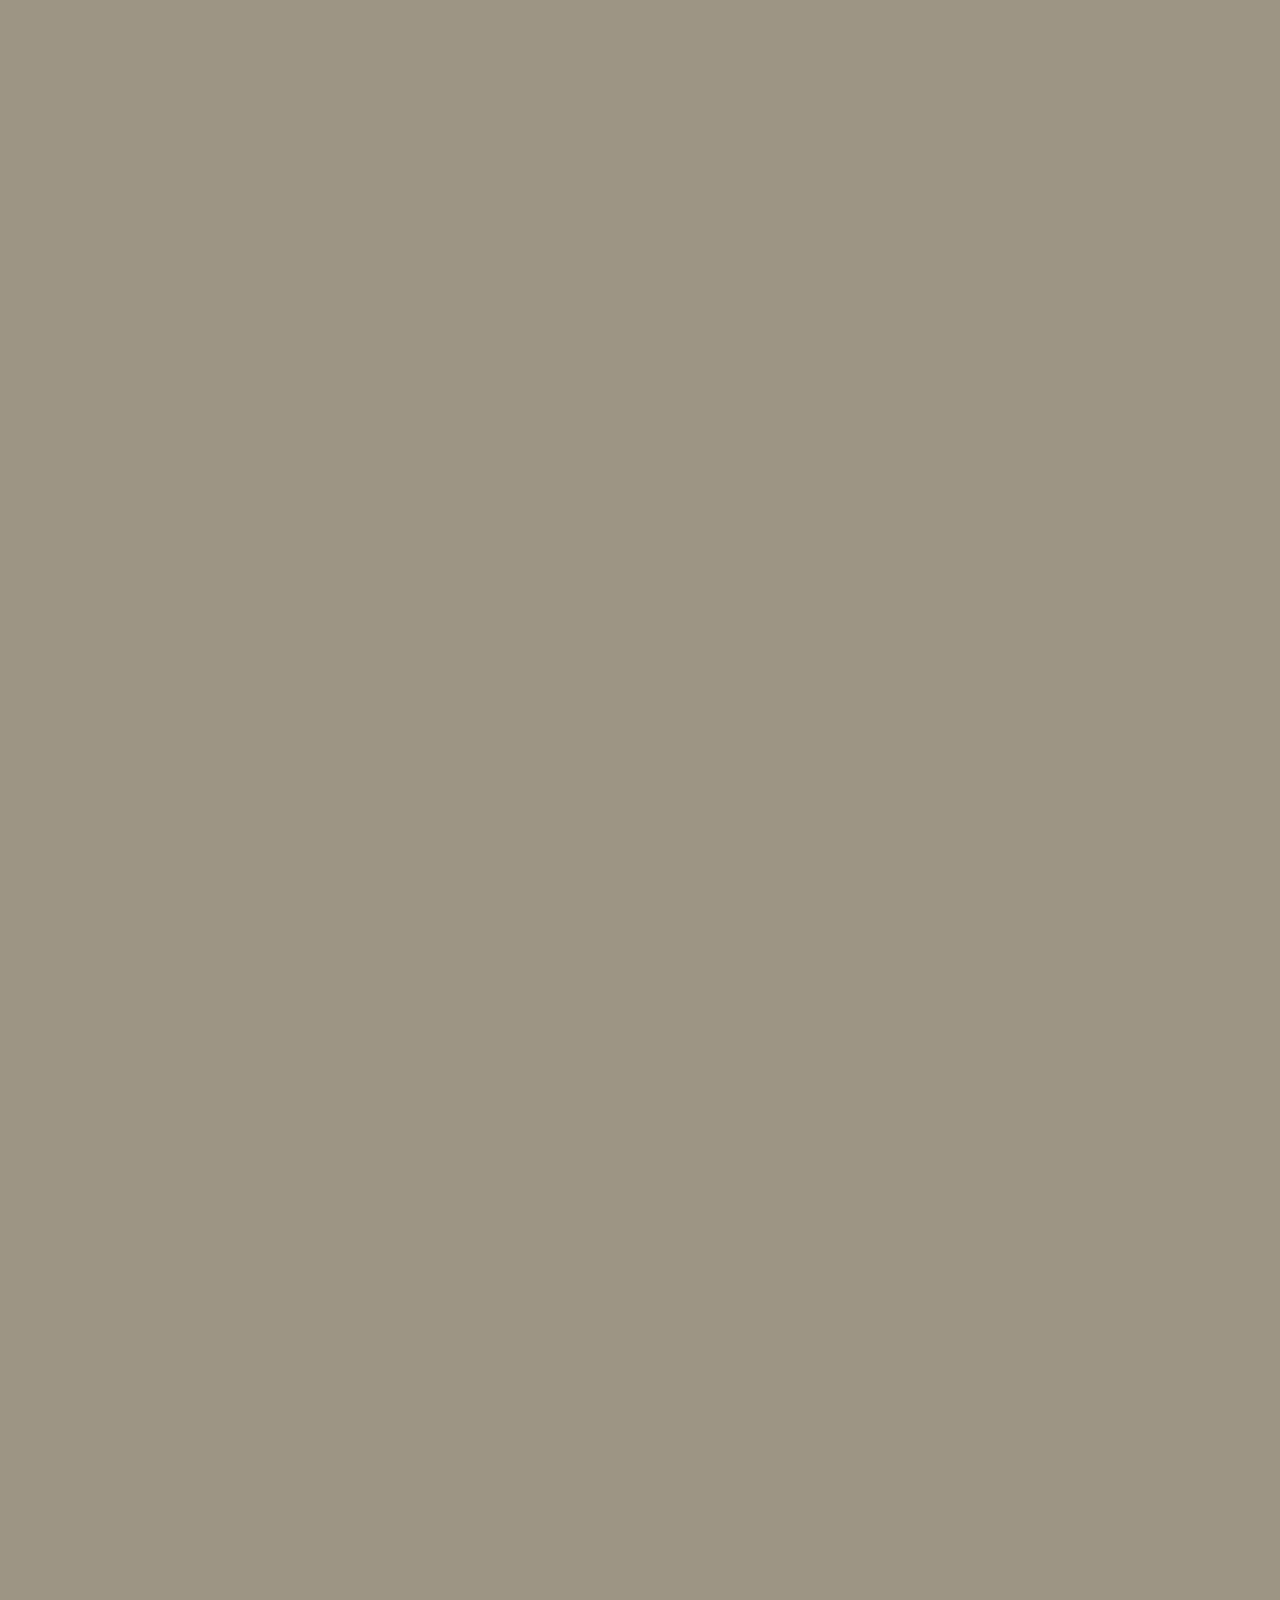
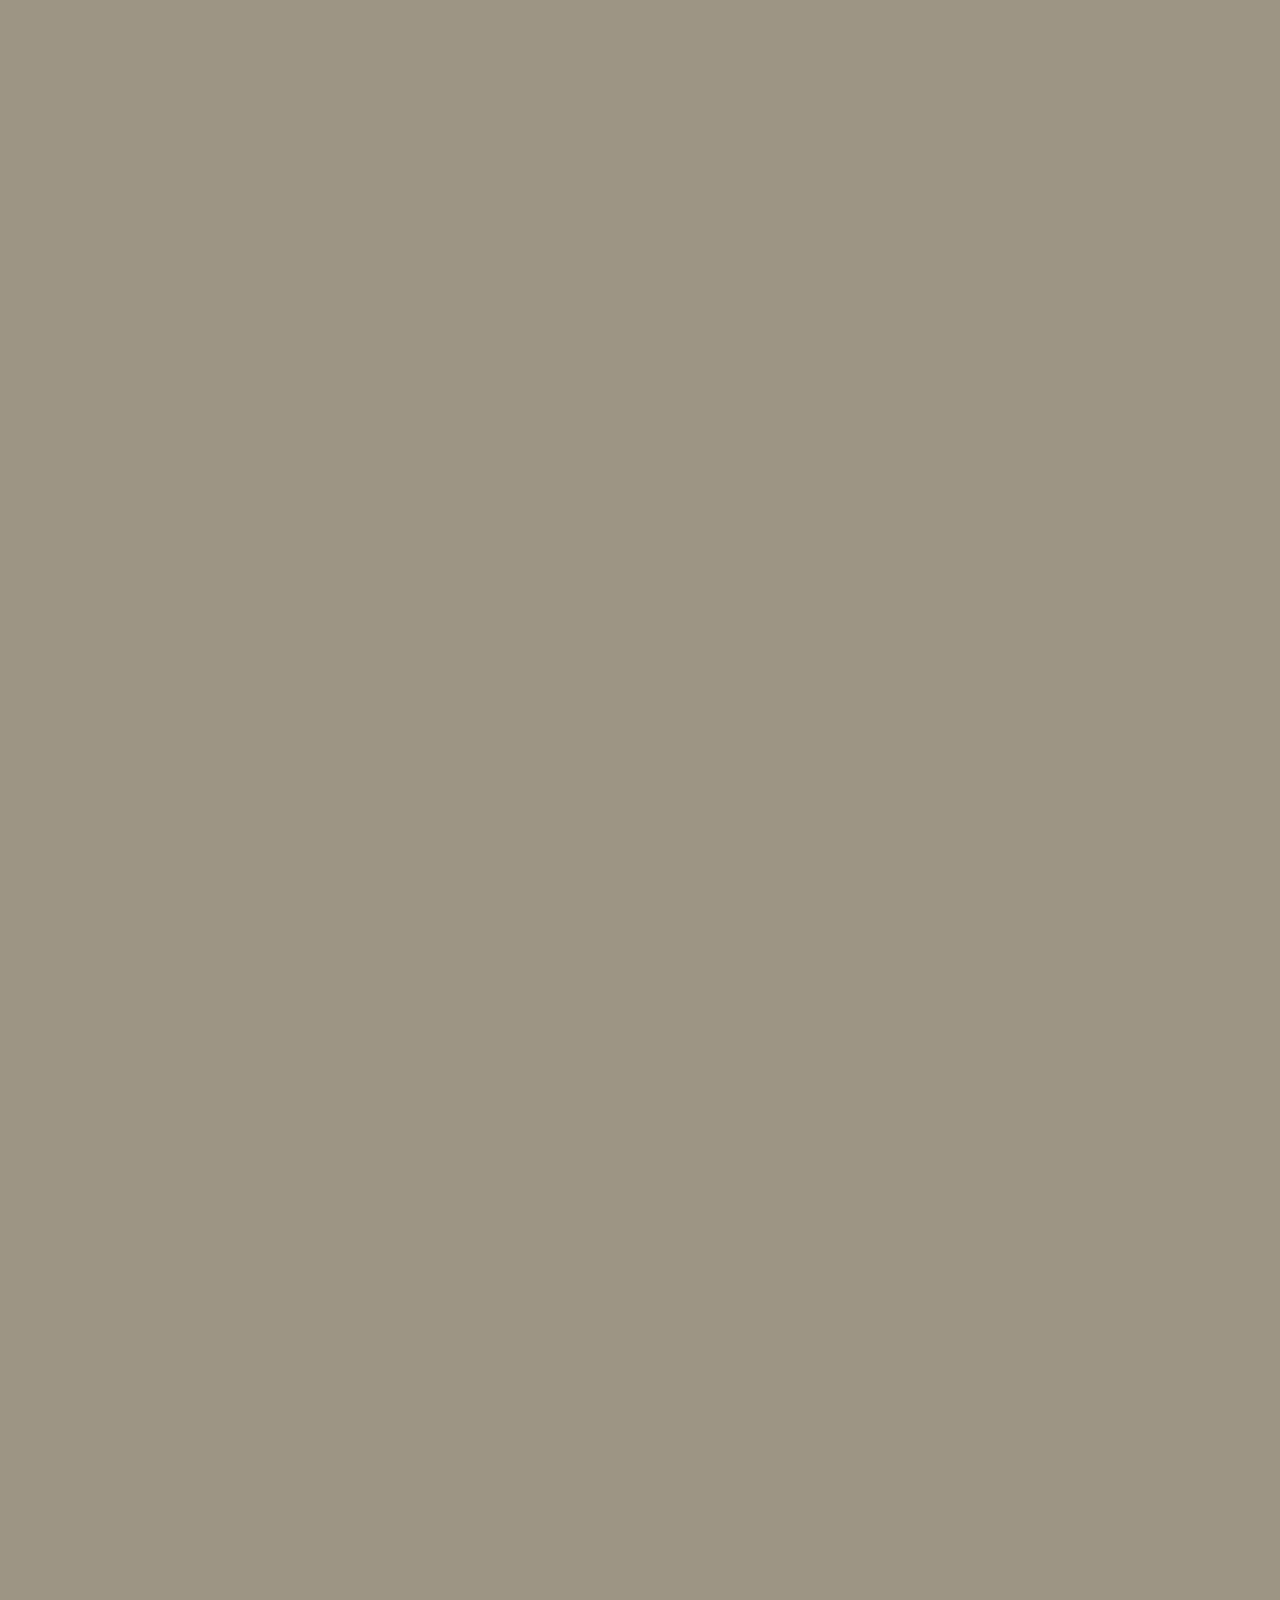
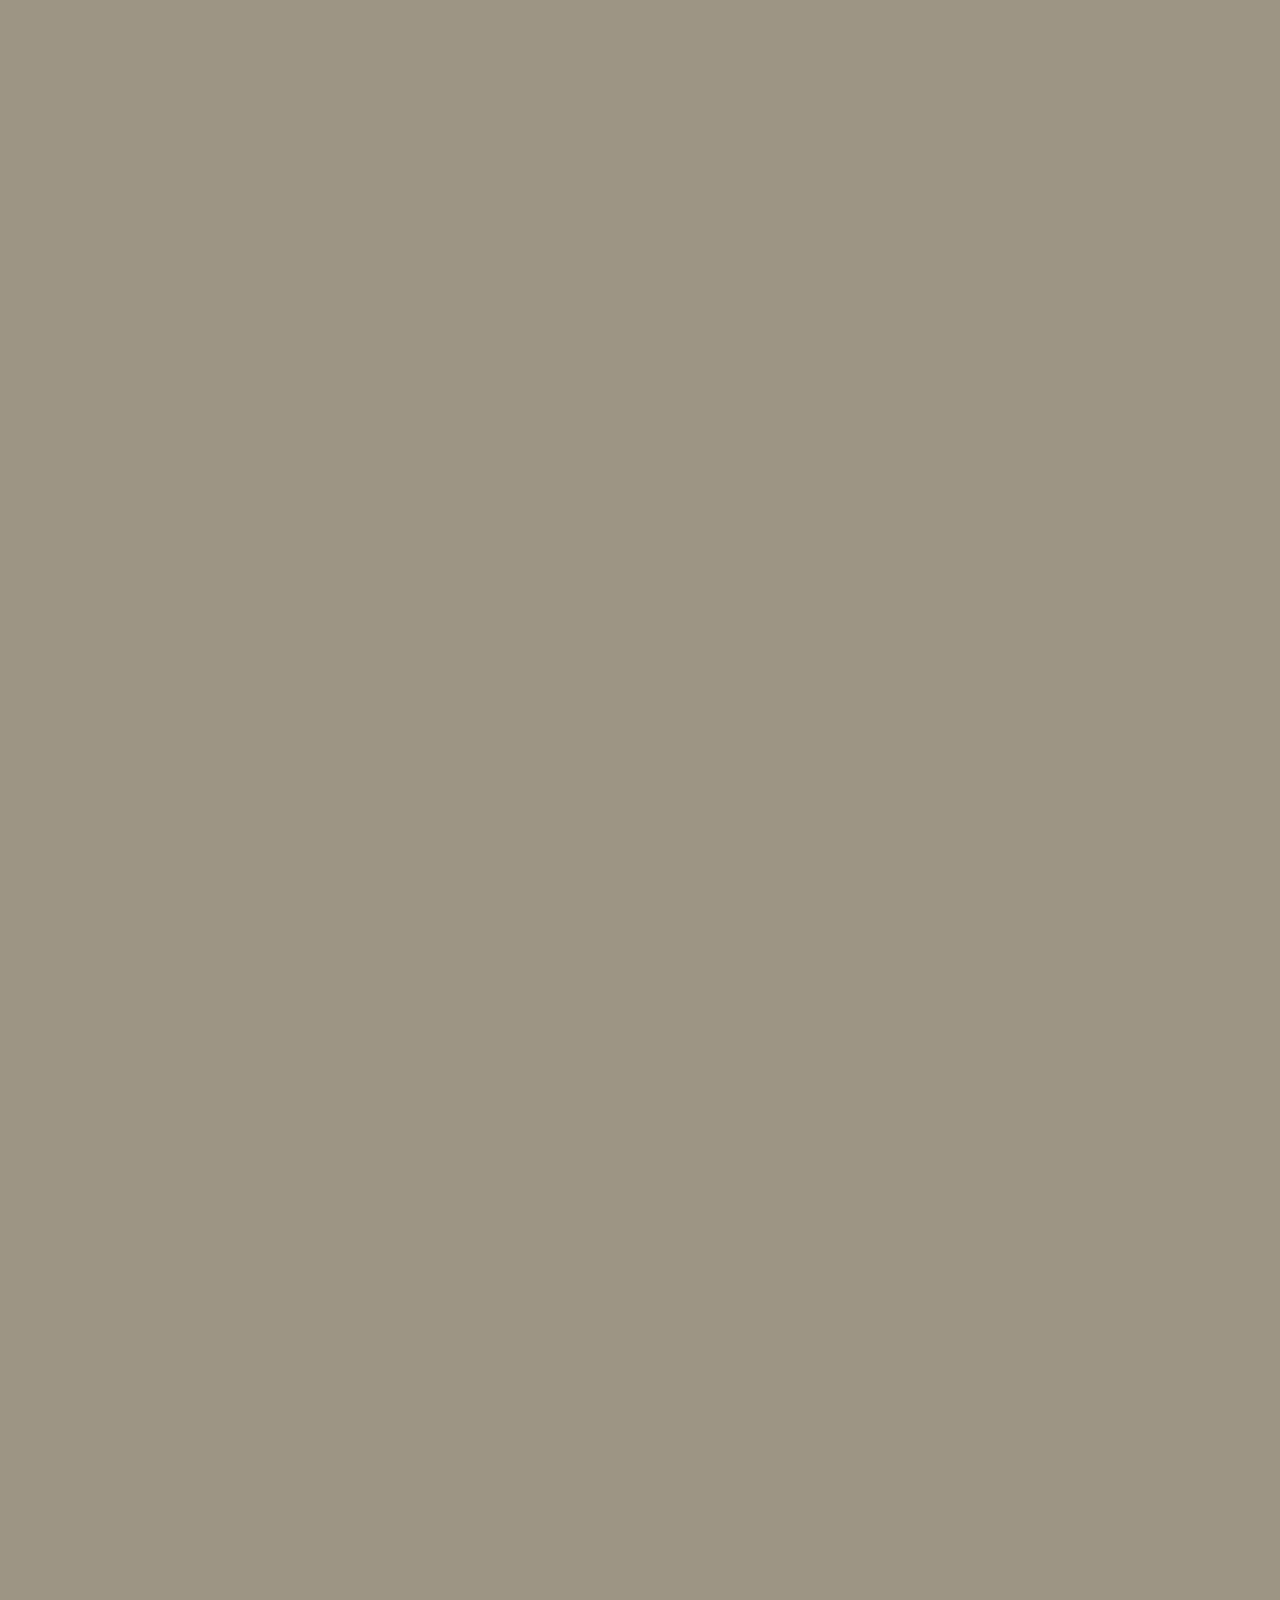
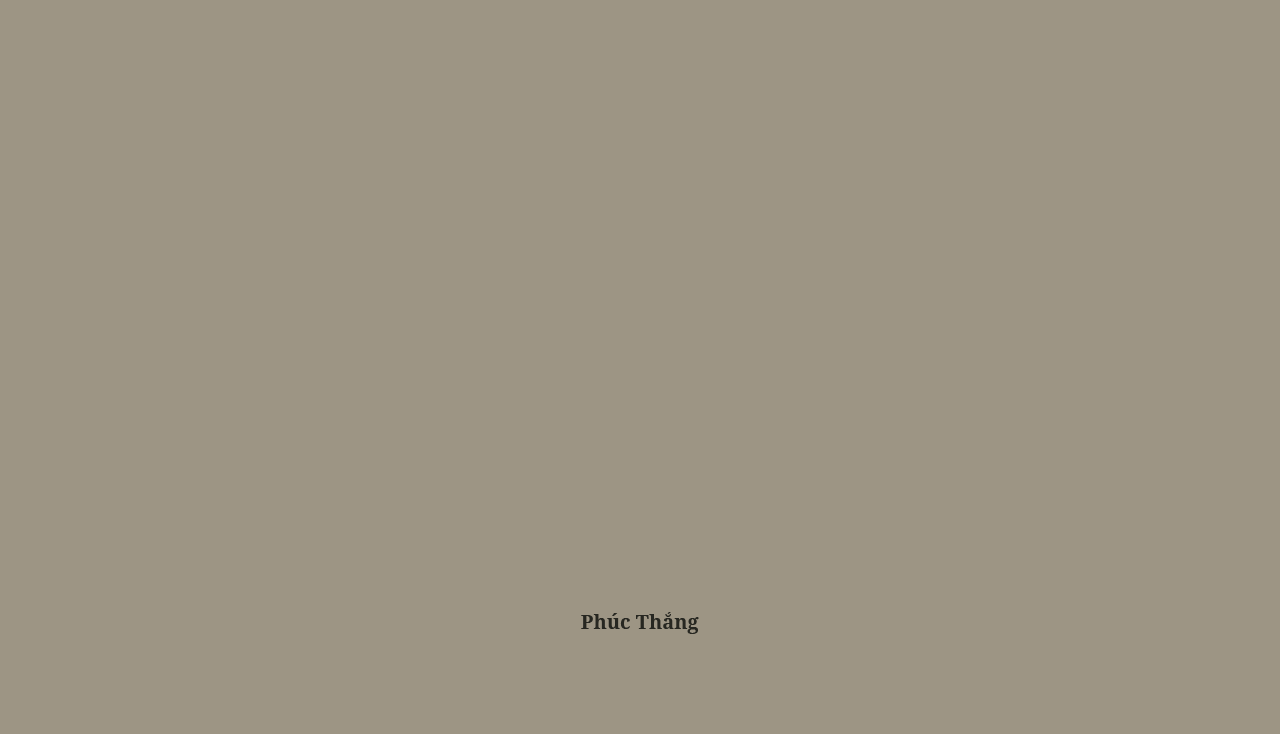
==== commit e8cca459: "z" ====
--- a/web/index.html
+++ b/web/index.html
@@ -52,7 +52,7 @@
                         <img src="images/img-2.jpg" alt="">
                     </a>
 
-                    <div class="emag-image2column wow fadeInUp" data-wow-duration="1s">
+                    <div class="emag-image2column mb30 wow fadeInUp" data-wow-duration="1s">
                         <a href="images/img-3.jpg" class="emag-imageblock" data-fancybox="images">
                             <img src="images/img-3.jpg" alt="">
                         </a>
